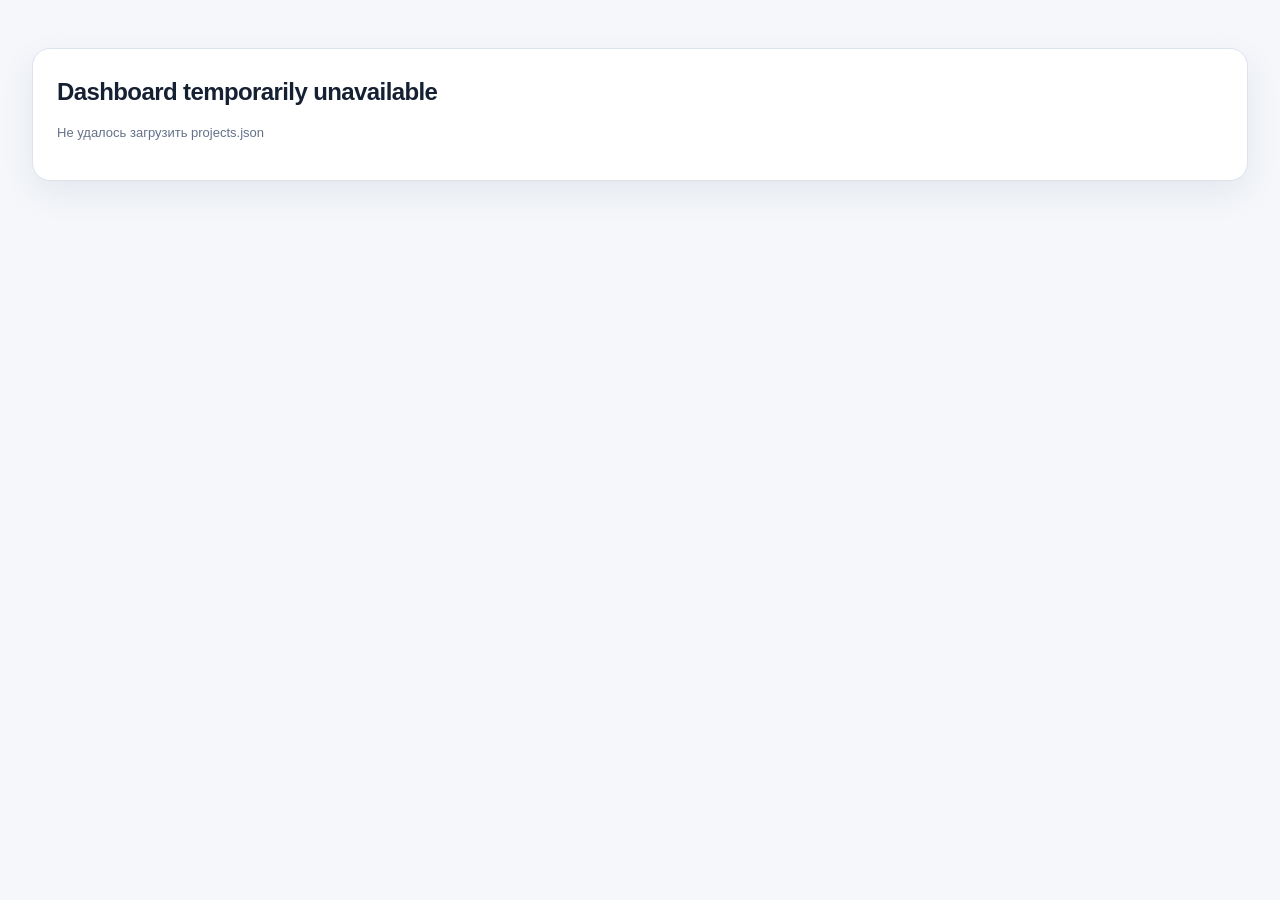
==== portfolio/index.html @ 91680b05 "Add public portfolio dashboard shell" ====
<!doctype html>
<html lang="ru">
<head>
  <meta charset="utf-8" />
  <meta name="viewport" content="width=device-width, initial-scale=1" />
  <meta name="color-scheme" content="light dark" />
  <title>Master Project Map — Portfolio Dashboard</title>
  <meta name="description" content="Публичная карта проектов, идей, общих движков и ближайших приоритетов." />
  <style>
    :root{--bg:#f5f7fb;--surface:#ffffff;--surface-2:#eef2f7;--text:#152033;--muted:#657189;--line:#dce3ed;--accent:#2864dc;--accent-2:#1749a5;--success:#147a55;--warning:#9a6300;--danger:#aa3434;--shadow:0 12px 34px rgba(31,49,81,.08);--radius:18px}
    @media (prefers-color-scheme: dark){:root{--bg:#0d1320;--surface:#141d2c;--surface-2:#1b2638;--text:#ecf2fb;--muted:#a7b3c7;--line:#27364e;--accent:#72a2ff;--accent-2:#a8c5ff;--success:#67d7a9;--warning:#f0bf63;--danger:#ff8d8d;--shadow:0 18px 48px rgba(0,0,0,.22)}}
    *{box-sizing:border-box}html{scroll-behavior:smooth}body{margin:0;background:var(--bg);color:var(--text);font:15px/1.55 Inter,ui-sans-serif,-apple-system,BlinkMacSystemFont,"Segoe UI",sans-serif}a{color:inherit}.wrap{max-width:1260px;margin:0 auto;padding:30px 22px 64px}.hero{display:grid;grid-template-columns:1.5fr .8fr;gap:22px;align-items:stretch;margin-bottom:22px}.hero-main,.hero-side,.panel,.card{background:var(--surface);border:1px solid var(--line);box-shadow:var(--shadow)}.hero-main,.hero-side,.panel{border-radius:var(--radius)}.hero-main{padding:34px}.eyebrow{display:inline-flex;gap:8px;align-items:center;font-size:12px;font-weight:800;letter-spacing:.08em;text-transform:uppercase;color:var(--accent)}h1{font-size:clamp(34px,5vw,62px);line-height:1.02;letter-spacing:-.045em;margin:12px 0 14px}.lead{font-size:17px;color:var(--muted);max-width:760px;margin:0}.hero-side{padding:24px;display:flex;flex-direction:column;justify-content:space-between}.updated{font-size:13px;color:var(--muted)}.updated strong{display:block;color:var(--text);font-size:17px;margin-top:3px}.privacy{margin-top:16px;padding:14px 15px;background:var(--surface-2);border-radius:14px;color:var(--muted);font-size:13px}.privacy strong{color:var(--text)}.kpis{display:grid;grid-template-columns:repeat(5,1fr);gap:12px;margin:22px 0}.kpi{background:var(--surface);border:1px solid var(--line);border-radius:16px;padding:18px}.kpi .v{font-size:30px;font-weight:800;letter-spacing:-.035em}.kpi .l{font-size:12px;color:var(--muted);margin-top:2px}.panel{padding:24px;margin-top:18px}.panel-head{display:flex;align-items:flex-end;justify-content:space-between;gap:16px;margin-bottom:16px}h2{font-size:24px;letter-spacing:-.025em;margin:0}.sub{color:var(--muted);font-size:13px}.focus-grid{display:grid;grid-template-columns:repeat(2,1fr);gap:12px}.focus-item{border:1px solid var(--line);border-radius:14px;padding:15px;background:var(--surface-2)}.focus-top{display:flex;align-items:center;gap:9px;margin-bottom:8px}.rank{display:grid;place-items:center;width:28px;height:28px;border-radius:9px;background:var(--accent);color:white;font-weight:800;font-size:12px}.focus-item b{font-size:14px}.focus-item p{margin:4px 0 0;color:var(--muted);font-size:13px}.controls{display:grid;grid-template-columns:2fr repeat(3,1fr);gap:10px;margin-bottom:16px}input,select{width:100%;border:1px solid var(--line);background:var(--surface-2);color:var(--text);border-radius:12px;padding:11px 12px;font:inherit;outline:none}input:focus,select:focus{border-color:var(--accent)}.cards{display:grid;grid-template-columns:repeat(3,1fr);gap:14px}.card{border-radius:16px;padding:18px;min-height:250px;display:flex;flex-direction:column}.badges{display:flex;gap:7px;flex-wrap:wrap;margin-bottom:12px}.badge{display:inline-flex;align-items:center;border:1px solid var(--line);background:var(--surface-2);border-radius:999px;padding:4px 8px;font-size:10px;font-weight:800;letter-spacing:.035em}.badge.priority{color:var(--accent)}.badge.active{color:var(--success)}.badge.design,.badge.research{color:var(--warning)}.badge.done{color:var(--success)}.badge.paused{color:var(--muted)}.card h3{font-size:18px;line-height:1.25;letter-spacing:-.02em;margin:0 0 8px}.card .goal{color:var(--muted);font-size:13px;margin:0 0 15px}.meta{border-top:1px solid var(--line);padding-top:12px;margin-top:auto}.meta-label{font-size:10px;color:var(--muted);text-transform:uppercase;letter-spacing:.06em;font-weight:800}.meta-value{font-size:12px;margin:3px 0 10px}.engines{display:grid;grid-template-columns:repeat(3,1fr);gap:12px}.engine{padding:16px;border:1px solid var(--line);background:var(--surface-2);border-radius:14px}.engine-head{display:flex;justify-content:space-between;gap:12px;align-items:start}.engine h3{font-size:15px;margin:0}.engine p{font-size:12px;color:var(--muted);margin:8px 0 0}.maturity{font-size:10px;font-weight:800;color:var(--accent)}.empty{text-align:center;color:var(--muted);padding:36px}.footer{margin-top:26px;color:var(--muted);font-size:12px;text-align:center}@media(max-width:1000px){.hero{grid-template-columns:1fr}.kpis{grid-template-columns:repeat(3,1fr)}.cards,.engines{grid-template-columns:repeat(2,1fr)}}@media(max-width:720px){.wrap{padding:18px 14px 48px}.hero-main{padding:24px}.hero-side,.panel{padding:18px}.kpis{grid-template-columns:repeat(2,1fr)}.focus-grid,.cards,.engines{grid-template-columns:1fr}.controls{grid-template-columns:1fr 1fr}.controls input{grid-column:1/-1}h1{font-size:40px}}
  </style>
</head>
<body>
  <main class="wrap">
    <section class="hero"><div class="hero-main"><div class="eyebrow">Master Project Map <span>•</span> Portfolio Dashboard</div><h1>Проекты, идеи и общий технологический контур</h1><p class="lead">Единый обзор инициатив: что активно, что проектируется, где фокус P0/P1 и какие reusable-движки связывают проекты между собой.</p></div><aside class="hero-side"><div class="updated">Последнее обновление<strong id="updatedAt">—</strong></div><div class="privacy"><strong>Public-safe версия.</strong> Профессиональные аудиторские workstreams, юридические кейсы и личные проекты в публичные данные не выгружаются.</div></aside></section>
    <section class="kpis" id="kpis"></section>
    <section class="panel"><div class="panel-head"><div><h2>Фокус ближайших 30 дней</h2><div class="sub">Приоритетные gates и действия из Master Project Map</div></div></div><div class="focus-grid" id="focus"></div></section>
    <section class="panel"><div class="panel-head"><div><h2>Реестр проектов</h2><div class="sub" id="resultCount">—</div></div></div><div class="controls"><input id="search" type="search" placeholder="Поиск по проектам, целям и следующим шагам…" /><select id="portfolio"><option value="">Все портфели</option></select><select id="status"><option value="">Все статусы</option></select><select id="priority"><option value="">Все приоритеты</option></select></div><div class="cards" id="projects"></div></section>
    <section class="panel"><div class="panel-head"><div><h2>Shared Engines</h2><div class="sub">Общие компоненты, которые стоит развивать один раз и переиспользовать</div></div></div><div class="engines" id="engines"></div></section>
    <div class="footer">Master Project Map · данные отделены от представления · обновление страницы происходит после изменения projects.json</div>
  </main>
<script>
const el=s=>document.querySelector(s);let DATA=null;function esc(v=''){return String(v).replace(/[&<>"']/g,c=>({'&':'&amp;','<':'&lt;','>':'&gt;','"':'&quot;',"'":'&#39;'}[c]))}function fmtDate(s){const d=new Date(s);return new Intl.DateTimeFormat('ru-RU',{dateStyle:'medium',timeStyle:'short'}).format(d)}function statusClass(s){s=(s||'').toLowerCase();if(s.includes('active')||s.includes('operating'))return'active';if(s.includes('done'))return'done';if(s.includes('paused'))return'paused';if(s.includes('research'))return'research';return'design'}function fillSelect(id,values){const s=el(id);[...new Set(values)].sort().forEach(v=>{const o=document.createElement('option');o.value=v;o.textContent=v;s.appendChild(o)})}function renderKpis(projects){const active=projects.filter(p=>['ACTIVE','OPERATING'].includes(p.status)).length,p0=projects.filter(p=>p.priority==='P0').length,p1=projects.filter(p=>p.priority==='P1').length,portfolios=new Set(projects.map(p=>p.portfolio)).size;const items=[[projects.length,'публичных инициатив'],[active,'ACTIVE / OPERATING'],[p0,'приоритет P0'],[p1,'приоритет P1'],[portfolios,'портфелей']];el('#kpis').innerHTML=items.map(([v,l])=>`<div class="kpi"><div class="v">${v}</div><div class="l">${l}</div></div>`).join('')}function renderFocus(){el('#focus').innerHTML=DATA.focus30.map(x=>`<article class="focus-item"><div class="focus-top"><span class="rank">${esc(x.rank)}</span><b>${esc(x.stream)}</b><span class="badge priority">${esc(x.priority)}</span></div><p>${esc(x.action)}</p></article>`).join('')}function renderProjects(){const q=el('#search').value.trim().toLowerCase(),pf=el('#portfolio').value,st=el('#status').value,pr=el('#priority').value;const ps=DATA.projects.filter(p=>{const hay=[p.name,p.goal,p.nextStep,p.reuse,p.portfolio,p.stage].join(' ').toLowerCase();return(!q||hay.includes(q))&&(!pf||p.portfolio===pf)&&(!st||p.status===st)&&(!pr||p.priority===pr)}).sort((a,b)=>{const po={P0:0,P1:1,P2:2,P3:3};return(po[a.priority]??9)-(po[b.priority]??9)||a.name.localeCompare(b.name,'ru')});el('#resultCount').textContent=`Показано ${ps.length} из ${DATA.projects.length}`;el('#projects').innerHTML=ps.length?ps.map(p=>`<article class="card"><div class="badges"><span class="badge priority">${esc(p.priority)}</span><span class="badge ${statusClass(p.status)}">${esc(p.status)}</span><span class="badge">${esc(p.stage)}</span></div><h3>${esc(p.name)}</h3><p class="goal">${esc(p.goal)}</p><div class="meta"><div class="meta-label">Портфель</div><div class="meta-value">${esc(p.portfolio)}</div><div class="meta-label">Следующий шаг</div><div class="meta-value">${esc(p.nextStep)}</div><div class="meta-label">Reuse</div><div class="meta-value">${esc(p.reuse||'—')}</div></div></article>`).join(''):`<div class="empty">По выбранным фильтрам проектов нет.</div>`}function renderEngines(){el('#engines').innerHTML=DATA.engines.map(e=>`<article class="engine"><div class="engine-head"><h3>${esc(e.name)}</h3><span class="maturity">${esc(e.maturity)}</span></div><p>${esc(e.contains)}</p><p><b>Следом:</b> ${esc(e.recommendation)}</p></article>`).join('')}async function boot(){const r=await fetch('./projects.json',{cache:'no-store'});if(!r.ok)throw new Error('Не удалось загрузить projects.json');DATA=await r.json();el('#updatedAt').textContent=fmtDate(DATA.updatedAt);renderKpis(DATA.projects);renderFocus();renderEngines();fillSelect('#portfolio',DATA.projects.map(x=>x.portfolio));fillSelect('#status',DATA.projects.map(x=>x.status));fillSelect('#priority',DATA.projects.map(x=>x.priority));['#search','#portfolio','#status','#priority'].forEach(id=>el(id).addEventListener(id==='#search'?'input':'change',renderProjects));renderProjects()}boot().catch(err=>{document.body.innerHTML=`<main class="wrap"><section class="panel"><h2>Dashboard temporarily unavailable</h2><p class="sub">${esc(err.message)}</p></section></main>`});
</script>
</body>
</html>
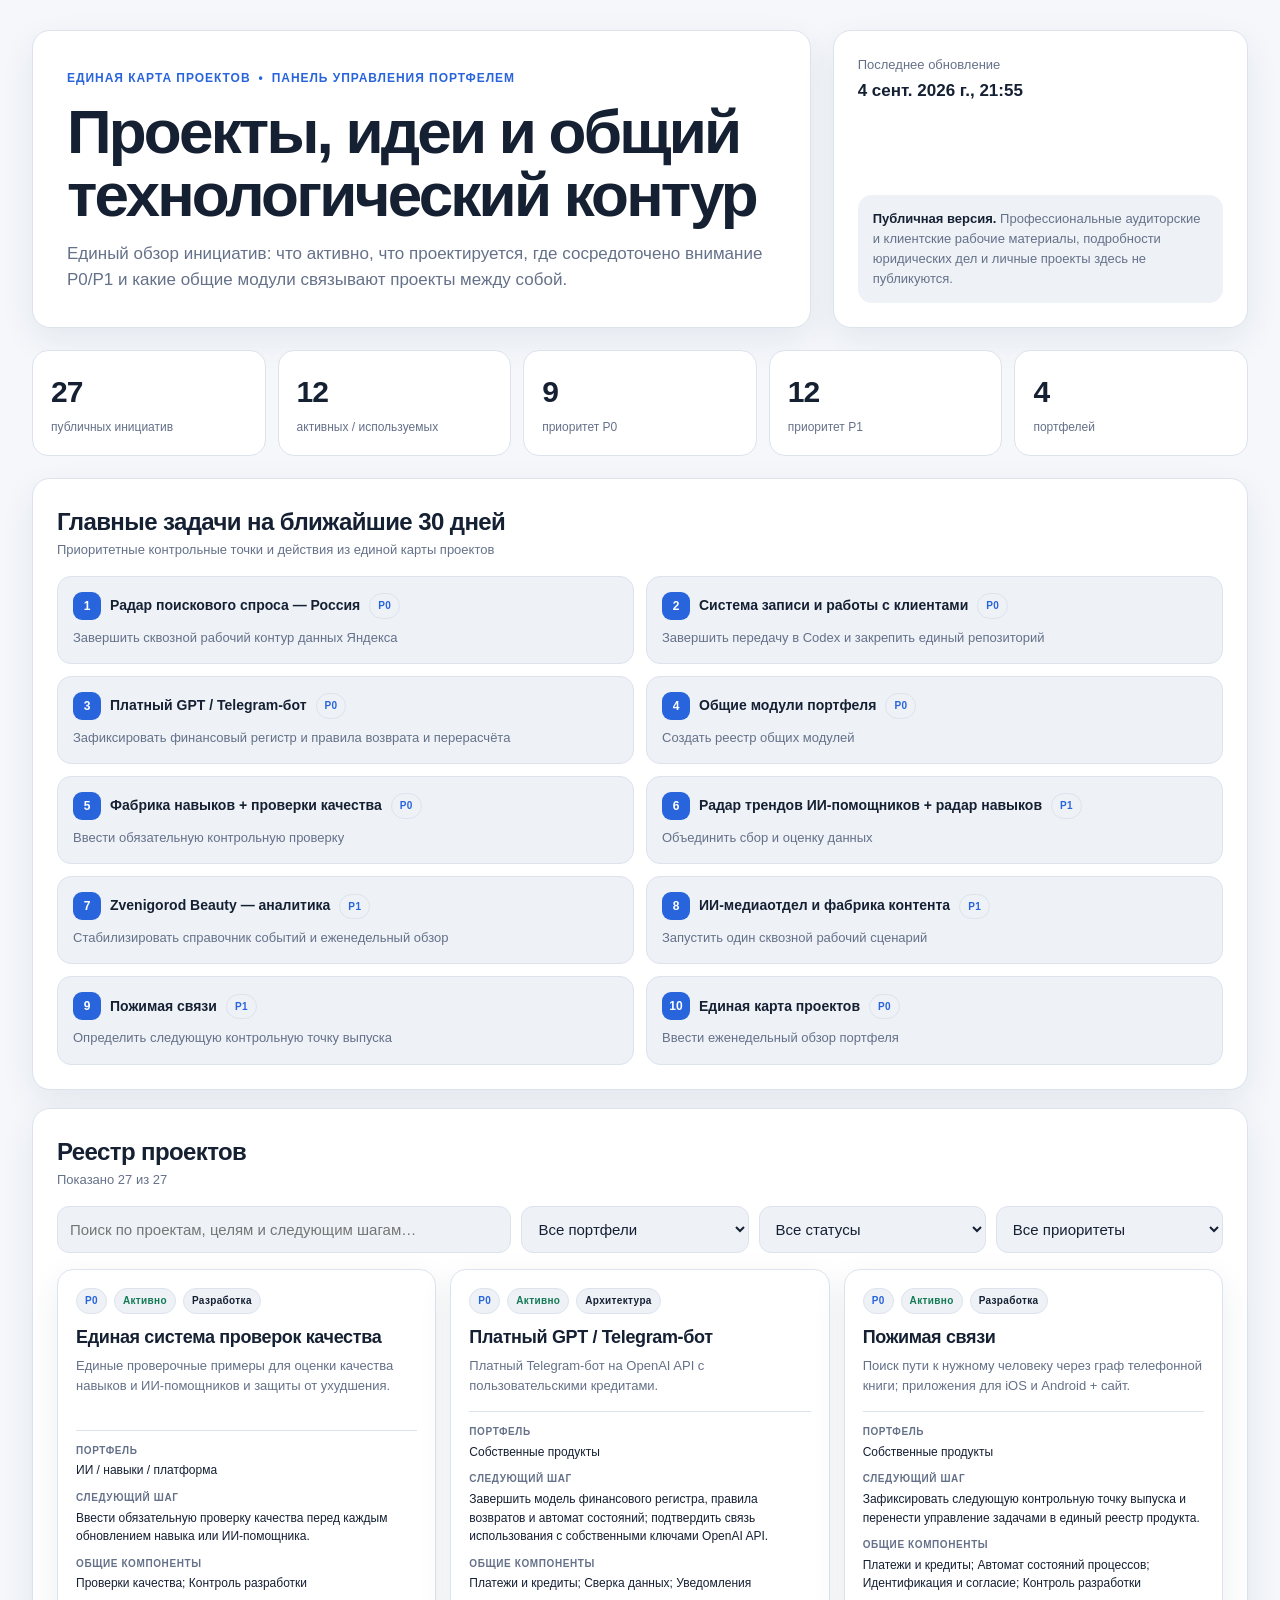
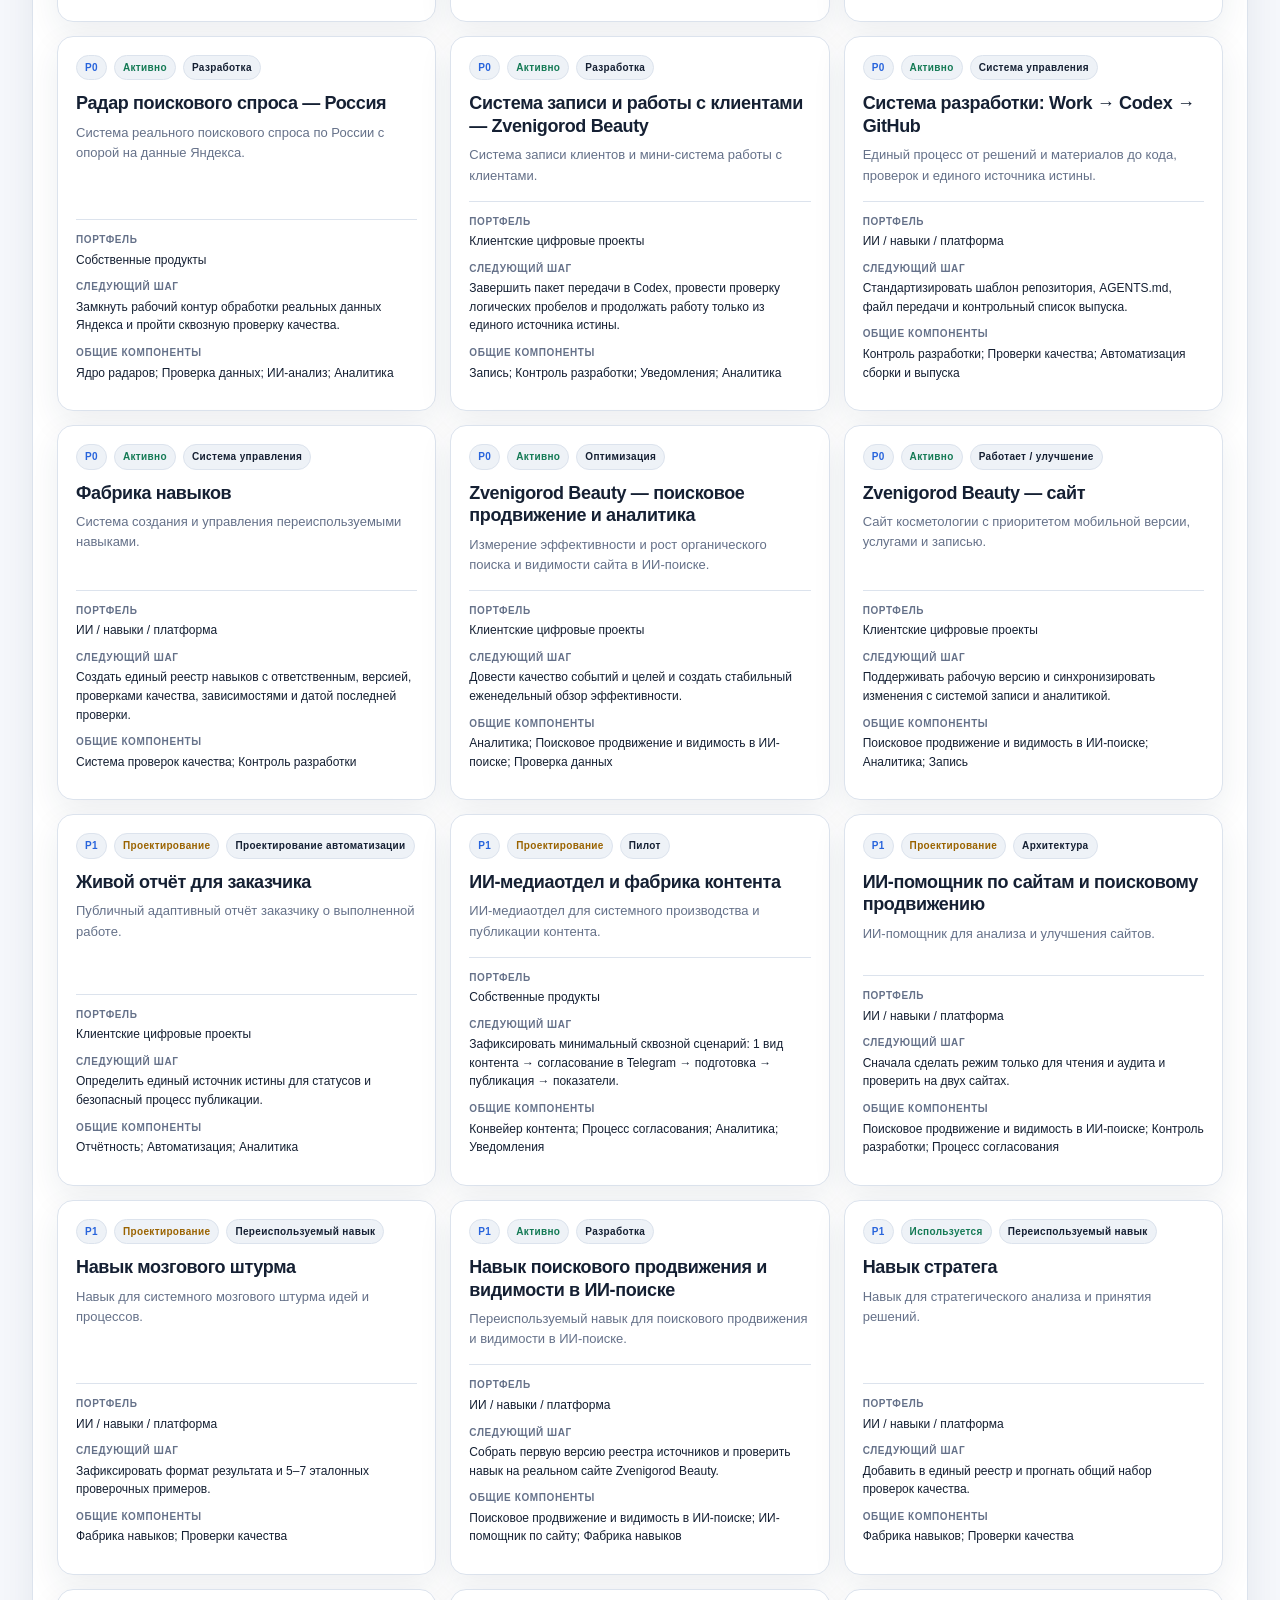
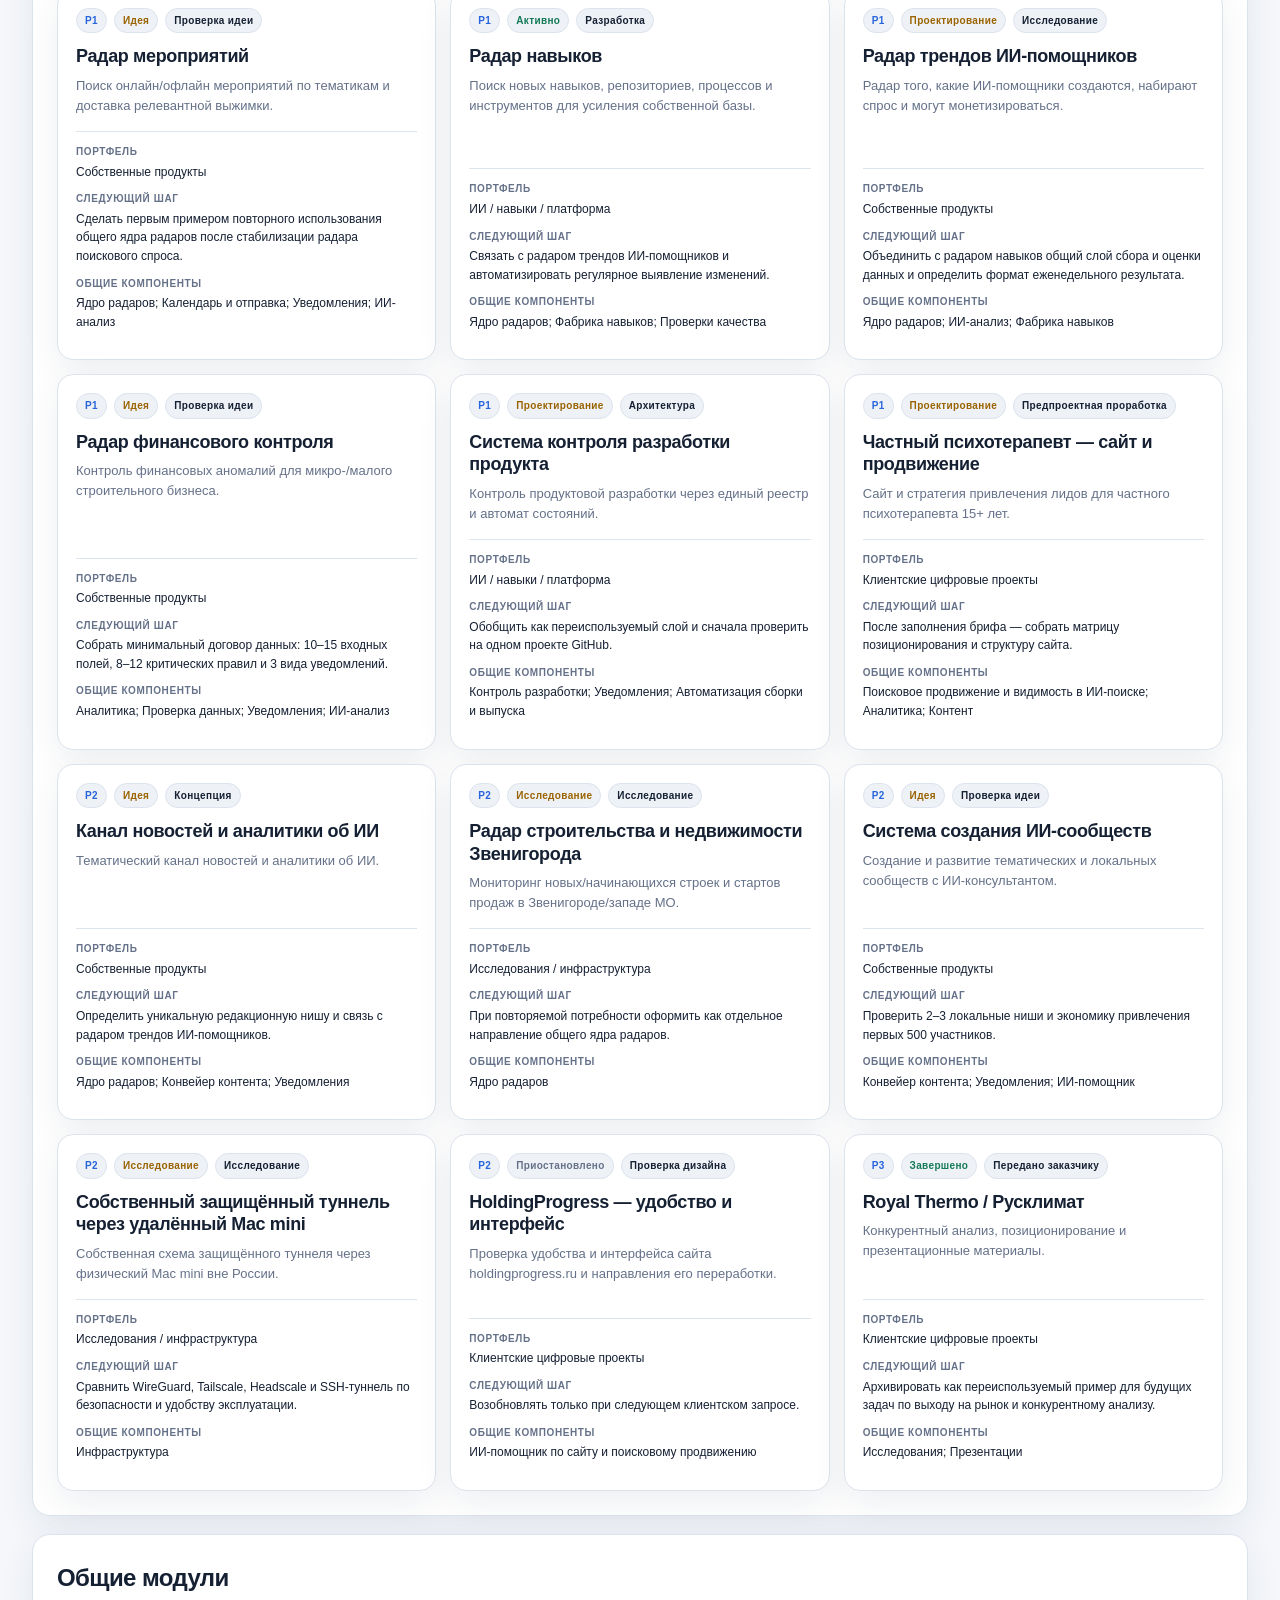
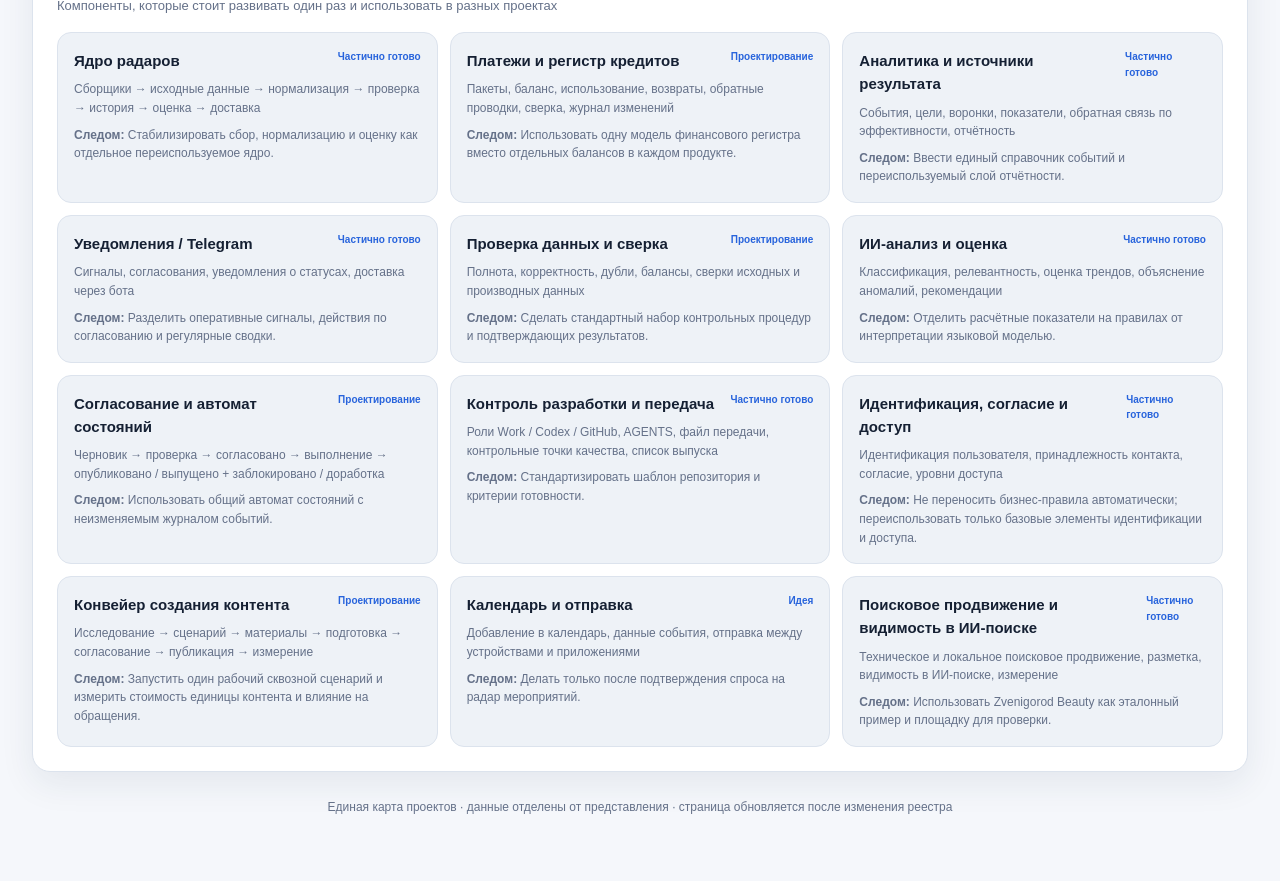
==== commit 3df26b58: "Русифицировать интерфейс панели проектов" ====
--- a/portfolio/index.html
+++ b/portfolio/index.html
@@ -4,25 +4,231 @@
   <meta charset="utf-8" />
   <meta name="viewport" content="width=device-width, initial-scale=1" />
   <meta name="color-scheme" content="light dark" />
-  <title>Master Project Map — Portfolio Dashboard</title>
-  <meta name="description" content="Публичная карта проектов, идей, общих движков и ближайших приоритетов." />
+  <title>Единая карта проектов — Панель управления портфелем</title>
+  <meta name="description" content="Публичная карта проектов, идей, общих модулей и ближайших приоритетов." />
   <style>
-    :root{--bg:#f5f7fb;--surface:#ffffff;--surface-2:#eef2f7;--text:#152033;--muted:#657189;--line:#dce3ed;--accent:#2864dc;--accent-2:#1749a5;--success:#147a55;--warning:#9a6300;--danger:#aa3434;--shadow:0 12px 34px rgba(31,49,81,.08);--radius:18px}
-    @media (prefers-color-scheme: dark){:root{--bg:#0d1320;--surface:#141d2c;--surface-2:#1b2638;--text:#ecf2fb;--muted:#a7b3c7;--line:#27364e;--accent:#72a2ff;--accent-2:#a8c5ff;--success:#67d7a9;--warning:#f0bf63;--danger:#ff8d8d;--shadow:0 18px 48px rgba(0,0,0,.22)}}
-    *{box-sizing:border-box}html{scroll-behavior:smooth}body{margin:0;background:var(--bg);color:var(--text);font:15px/1.55 Inter,ui-sans-serif,-apple-system,BlinkMacSystemFont,"Segoe UI",sans-serif}a{color:inherit}.wrap{max-width:1260px;margin:0 auto;padding:30px 22px 64px}.hero{display:grid;grid-template-columns:1.5fr .8fr;gap:22px;align-items:stretch;margin-bottom:22px}.hero-main,.hero-side,.panel,.card{background:var(--surface);border:1px solid var(--line);box-shadow:var(--shadow)}.hero-main,.hero-side,.panel{border-radius:var(--radius)}.hero-main{padding:34px}.eyebrow{display:inline-flex;gap:8px;align-items:center;font-size:12px;font-weight:800;letter-spacing:.08em;text-transform:uppercase;color:var(--accent)}h1{font-size:clamp(34px,5vw,62px);line-height:1.02;letter-spacing:-.045em;margin:12px 0 14px}.lead{font-size:17px;color:var(--muted);max-width:760px;margin:0}.hero-side{padding:24px;display:flex;flex-direction:column;justify-content:space-between}.updated{font-size:13px;color:var(--muted)}.updated strong{display:block;color:var(--text);font-size:17px;margin-top:3px}.privacy{margin-top:16px;padding:14px 15px;background:var(--surface-2);border-radius:14px;color:var(--muted);font-size:13px}.privacy strong{color:var(--text)}.kpis{display:grid;grid-template-columns:repeat(5,1fr);gap:12px;margin:22px 0}.kpi{background:var(--surface);border:1px solid var(--line);border-radius:16px;padding:18px}.kpi .v{font-size:30px;font-weight:800;letter-spacing:-.035em}.kpi .l{font-size:12px;color:var(--muted);margin-top:2px}.panel{padding:24px;margin-top:18px}.panel-head{display:flex;align-items:flex-end;justify-content:space-between;gap:16px;margin-bottom:16px}h2{font-size:24px;letter-spacing:-.025em;margin:0}.sub{color:var(--muted);font-size:13px}.focus-grid{display:grid;grid-template-columns:repeat(2,1fr);gap:12px}.focus-item{border:1px solid var(--line);border-radius:14px;padding:15px;background:var(--surface-2)}.focus-top{display:flex;align-items:center;gap:9px;margin-bottom:8px}.rank{display:grid;place-items:center;width:28px;height:28px;border-radius:9px;background:var(--accent);color:white;font-weight:800;font-size:12px}.focus-item b{font-size:14px}.focus-item p{margin:4px 0 0;color:var(--muted);font-size:13px}.controls{display:grid;grid-template-columns:2fr repeat(3,1fr);gap:10px;margin-bottom:16px}input,select{width:100%;border:1px solid var(--line);background:var(--surface-2);color:var(--text);border-radius:12px;padding:11px 12px;font:inherit;outline:none}input:focus,select:focus{border-color:var(--accent)}.cards{display:grid;grid-template-columns:repeat(3,1fr);gap:14px}.card{border-radius:16px;padding:18px;min-height:250px;display:flex;flex-direction:column}.badges{display:flex;gap:7px;flex-wrap:wrap;margin-bottom:12px}.badge{display:inline-flex;align-items:center;border:1px solid var(--line);background:var(--surface-2);border-radius:999px;padding:4px 8px;font-size:10px;font-weight:800;letter-spacing:.035em}.badge.priority{color:var(--accent)}.badge.active{color:var(--success)}.badge.design,.badge.research{color:var(--warning)}.badge.done{color:var(--success)}.badge.paused{color:var(--muted)}.card h3{font-size:18px;line-height:1.25;letter-spacing:-.02em;margin:0 0 8px}.card .goal{color:var(--muted);font-size:13px;margin:0 0 15px}.meta{border-top:1px solid var(--line);padding-top:12px;margin-top:auto}.meta-label{font-size:10px;color:var(--muted);text-transform:uppercase;letter-spacing:.06em;font-weight:800}.meta-value{font-size:12px;margin:3px 0 10px}.engines{display:grid;grid-template-columns:repeat(3,1fr);gap:12px}.engine{padding:16px;border:1px solid var(--line);background:var(--surface-2);border-radius:14px}.engine-head{display:flex;justify-content:space-between;gap:12px;align-items:start}.engine h3{font-size:15px;margin:0}.engine p{font-size:12px;color:var(--muted);margin:8px 0 0}.maturity{font-size:10px;font-weight:800;color:var(--accent)}.empty{text-align:center;color:var(--muted);padding:36px}.footer{margin-top:26px;color:var(--muted);font-size:12px;text-align:center}@media(max-width:1000px){.hero{grid-template-columns:1fr}.kpis{grid-template-columns:repeat(3,1fr)}.cards,.engines{grid-template-columns:repeat(2,1fr)}}@media(max-width:720px){.wrap{padding:18px 14px 48px}.hero-main{padding:24px}.hero-side,.panel{padding:18px}.kpis{grid-template-columns:repeat(2,1fr)}.focus-grid,.cards,.engines{grid-template-columns:1fr}.controls{grid-template-columns:1fr 1fr}.controls input{grid-column:1/-1}h1{font-size:40px}}
+    :root{
+      --bg:#f5f7fb; --surface:#ffffff; --surface-2:#eef2f7; --text:#152033; --muted:#657189;
+      --line:#dce3ed; --accent:#2864dc; --accent-2:#1749a5; --success:#147a55; --warning:#9a6300;
+      --danger:#aa3434; --shadow:0 12px 34px rgba(31,49,81,.08); --radius:18px;
+    }
+    @media (prefers-color-scheme: dark){
+      :root{
+        --bg:#0d1320; --surface:#141d2c; --surface-2:#1b2638; --text:#ecf2fb; --muted:#a7b3c7;
+        --line:#27364e; --accent:#72a2ff; --accent-2:#a8c5ff; --success:#67d7a9; --warning:#f0bf63;
+        --danger:#ff8d8d; --shadow:0 18px 48px rgba(0,0,0,.22);
+      }
+    }
+    *{box-sizing:border-box}
+    html{scroll-behavior:smooth}
+    body{margin:0;background:var(--bg);color:var(--text);font:15px/1.55 Inter,ui-sans-serif,-apple-system,BlinkMacSystemFont,"Segoe UI",sans-serif}
+    a{color:inherit}
+    .wrap{max-width:1260px;margin:0 auto;padding:30px 22px 64px}
+    .hero{display:grid;grid-template-columns:1.5fr .8fr;gap:22px;align-items:stretch;margin-bottom:22px}
+    .hero-main,.hero-side,.panel,.card{background:var(--surface);border:1px solid var(--line);box-shadow:var(--shadow)}
+    .hero-main,.hero-side,.panel{border-radius:var(--radius)}
+    .hero-main{padding:34px}
+    .eyebrow{display:inline-flex;gap:8px;align-items:center;font-size:12px;font-weight:800;letter-spacing:.08em;text-transform:uppercase;color:var(--accent)}
+    h1{font-size:clamp(34px,5vw,62px);line-height:1.02;letter-spacing:-.045em;margin:12px 0 14px}
+    .lead{font-size:17px;color:var(--muted);max-width:760px;margin:0}
+    .hero-side{padding:24px;display:flex;flex-direction:column;justify-content:space-between}
+    .updated{font-size:13px;color:var(--muted)}
+    .updated strong{display:block;color:var(--text);font-size:17px;margin-top:3px}
+    .privacy{margin-top:16px;padding:14px 15px;background:var(--surface-2);border-radius:14px;color:var(--muted);font-size:13px}
+    .privacy strong{color:var(--text)}
+    .kpis{display:grid;grid-template-columns:repeat(5,1fr);gap:12px;margin:22px 0}
+    .kpi{background:var(--surface);border:1px solid var(--line);border-radius:16px;padding:18px}
+    .kpi .v{font-size:30px;font-weight:800;letter-spacing:-.035em}
+    .kpi .l{font-size:12px;color:var(--muted);margin-top:2px}
+    .panel{padding:24px;margin-top:18px}
+    .panel-head{display:flex;align-items:flex-end;justify-content:space-between;gap:16px;margin-bottom:16px}
+    h2{font-size:24px;letter-spacing:-.025em;margin:0}
+    .sub{color:var(--muted);font-size:13px}
+    .focus-grid{display:grid;grid-template-columns:repeat(2,1fr);gap:12px}
+    .focus-item{border:1px solid var(--line);border-radius:14px;padding:15px;background:var(--surface-2)}
+    .focus-top{display:flex;align-items:center;gap:9px;margin-bottom:8px}
+    .rank{display:grid;place-items:center;width:28px;height:28px;border-radius:9px;background:var(--accent);color:white;font-weight:800;font-size:12px}
+    .focus-item b{font-size:14px}
+    .focus-item p{margin:4px 0 0;color:var(--muted);font-size:13px}
+    .controls{display:grid;grid-template-columns:2fr repeat(3,1fr);gap:10px;margin-bottom:16px}
+    input,select{width:100%;border:1px solid var(--line);background:var(--surface-2);color:var(--text);border-radius:12px;padding:11px 12px;font:inherit;outline:none}
+    input:focus,select:focus{border-color:var(--accent)}
+    .cards{display:grid;grid-template-columns:repeat(3,1fr);gap:14px}
+    .card{border-radius:16px;padding:18px;min-height:250px;display:flex;flex-direction:column}
+    .badges{display:flex;gap:7px;flex-wrap:wrap;margin-bottom:12px}
+    .badge{display:inline-flex;align-items:center;border:1px solid var(--line);background:var(--surface-2);border-radius:999px;padding:4px 8px;font-size:10px;font-weight:800;letter-spacing:.035em}
+    .badge.priority{color:var(--accent)}
+    .badge.active{color:var(--success)}
+    .badge.design,.badge.research{color:var(--warning)}
+    .badge.done{color:var(--success)}
+    .badge.paused{color:var(--muted)}
+    .card h3{font-size:18px;line-height:1.25;letter-spacing:-.02em;margin:0 0 8px}
+    .card .goal{color:var(--muted);font-size:13px;margin:0 0 15px}
+    .meta{border-top:1px solid var(--line);padding-top:12px;margin-top:auto}
+    .meta-label{font-size:10px;color:var(--muted);text-transform:uppercase;letter-spacing:.06em;font-weight:800}
+    .meta-value{font-size:12px;margin:3px 0 10px}
+    .engines{display:grid;grid-template-columns:repeat(3,1fr);gap:12px}
+    .engine{padding:16px;border:1px solid var(--line);background:var(--surface-2);border-radius:14px}
+    .engine-head{display:flex;justify-content:space-between;gap:12px;align-items:start}
+    .engine h3{font-size:15px;margin:0}
+    .engine p{font-size:12px;color:var(--muted);margin:8px 0 0}
+    .maturity{font-size:10px;font-weight:800;color:var(--accent)}
+    .empty{text-align:center;color:var(--muted);padding:36px}
+    .footer{margin-top:26px;color:var(--muted);font-size:12px;text-align:center}
+    @media(max-width:1000px){
+      .hero{grid-template-columns:1fr}.kpis{grid-template-columns:repeat(3,1fr)}
+      .cards,.engines{grid-template-columns:repeat(2,1fr)}
+    }
+    @media(max-width:720px){
+      .wrap{padding:18px 14px 48px}.hero-main{padding:24px}.hero-side,.panel{padding:18px}
+      .kpis{grid-template-columns:repeat(2,1fr)}.focus-grid,.cards,.engines{grid-template-columns:1fr}
+      .controls{grid-template-columns:1fr 1fr}.controls input{grid-column:1/-1}
+      h1{font-size:40px}
+    }
   </style>
 </head>
 <body>
   <main class="wrap">
-    <section class="hero"><div class="hero-main"><div class="eyebrow">Master Project Map <span>•</span> Portfolio Dashboard</div><h1>Проекты, идеи и общий технологический контур</h1><p class="lead">Единый обзор инициатив: что активно, что проектируется, где фокус P0/P1 и какие reusable-движки связывают проекты между собой.</p></div><aside class="hero-side"><div class="updated">Последнее обновление<strong id="updatedAt">—</strong></div><div class="privacy"><strong>Public-safe версия.</strong> Профессиональные аудиторские workstreams, юридические кейсы и личные проекты в публичные данные не выгружаются.</div></aside></section>
+    <section class="hero">
+      <div class="hero-main">
+        <div class="eyebrow">Единая карта проектов <span>•</span> Панель управления портфелем</div>
+        <h1>Проекты, идеи и общий технологический контур</h1>
+        <p class="lead">Единый обзор инициатив: что активно, что проектируется, где сосредоточено внимание P0/P1 и какие общие модули связывают проекты между собой.</p>
+      </div>
+      <aside class="hero-side">
+        <div class="updated">Последнее обновление<strong id="updatedAt">—</strong></div>
+        <div class="privacy"><strong>Публичная версия.</strong> Профессиональные аудиторские и клиентские рабочие материалы, подробности юридических дел и личные проекты здесь не публикуются.</div>
+      </aside>
+    </section>
+
     <section class="kpis" id="kpis"></section>
-    <section class="panel"><div class="panel-head"><div><h2>Фокус ближайших 30 дней</h2><div class="sub">Приоритетные gates и действия из Master Project Map</div></div></div><div class="focus-grid" id="focus"></div></section>
-    <section class="panel"><div class="panel-head"><div><h2>Реестр проектов</h2><div class="sub" id="resultCount">—</div></div></div><div class="controls"><input id="search" type="search" placeholder="Поиск по проектам, целям и следующим шагам…" /><select id="portfolio"><option value="">Все портфели</option></select><select id="status"><option value="">Все статусы</option></select><select id="priority"><option value="">Все приоритеты</option></select></div><div class="cards" id="projects"></div></section>
-    <section class="panel"><div class="panel-head"><div><h2>Shared Engines</h2><div class="sub">Общие компоненты, которые стоит развивать один раз и переиспользовать</div></div></div><div class="engines" id="engines"></div></section>
-    <div class="footer">Master Project Map · данные отделены от представления · обновление страницы происходит после изменения projects.json</div>
+
+    <section class="panel">
+      <div class="panel-head">
+        <div><h2>Главные задачи на ближайшие 30 дней</h2><div class="sub">Приоритетные контрольные точки и действия из единой карты проектов</div></div>
+      </div>
+      <div class="focus-grid" id="focus"></div>
+    </section>
+
+    <section class="panel">
+      <div class="panel-head">
+        <div><h2>Реестр проектов</h2><div class="sub" id="resultCount">—</div></div>
+      </div>
+      <div class="controls">
+        <input id="search" type="search" placeholder="Поиск по проектам, целям и следующим шагам…" />
+        <select id="portfolio"><option value="">Все портфели</option></select>
+        <select id="status"><option value="">Все статусы</option></select>
+        <select id="priority"><option value="">Все приоритеты</option></select>
+      </div>
+      <div class="cards" id="projects"></div>
+    </section>
+
+    <section class="panel">
+      <div class="panel-head">
+        <div><h2>Общие модули</h2><div class="sub">Компоненты, которые стоит развивать один раз и использовать в разных проектах</div></div>
+      </div>
+      <div class="engines" id="engines"></div>
+    </section>
+
+    <div class="footer">Единая карта проектов · данные отделены от представления · страница обновляется после изменения реестра</div>
   </main>
+
 <script>
-const el=s=>document.querySelector(s);let DATA=null;function esc(v=''){return String(v).replace(/[&<>"']/g,c=>({'&':'&amp;','<':'&lt;','>':'&gt;','"':'&quot;',"'":'&#39;'}[c]))}function fmtDate(s){const d=new Date(s);return new Intl.DateTimeFormat('ru-RU',{dateStyle:'medium',timeStyle:'short'}).format(d)}function statusClass(s){s=(s||'').toLowerCase();if(s.includes('active')||s.includes('operating'))return'active';if(s.includes('done'))return'done';if(s.includes('paused'))return'paused';if(s.includes('research'))return'research';return'design'}function fillSelect(id,values){const s=el(id);[...new Set(values)].sort().forEach(v=>{const o=document.createElement('option');o.value=v;o.textContent=v;s.appendChild(o)})}function renderKpis(projects){const active=projects.filter(p=>['ACTIVE','OPERATING'].includes(p.status)).length,p0=projects.filter(p=>p.priority==='P0').length,p1=projects.filter(p=>p.priority==='P1').length,portfolios=new Set(projects.map(p=>p.portfolio)).size;const items=[[projects.length,'публичных инициатив'],[active,'ACTIVE / OPERATING'],[p0,'приоритет P0'],[p1,'приоритет P1'],[portfolios,'портфелей']];el('#kpis').innerHTML=items.map(([v,l])=>`<div class="kpi"><div class="v">${v}</div><div class="l">${l}</div></div>`).join('')}function renderFocus(){el('#focus').innerHTML=DATA.focus30.map(x=>`<article class="focus-item"><div class="focus-top"><span class="rank">${esc(x.rank)}</span><b>${esc(x.stream)}</b><span class="badge priority">${esc(x.priority)}</span></div><p>${esc(x.action)}</p></article>`).join('')}function renderProjects(){const q=el('#search').value.trim().toLowerCase(),pf=el('#portfolio').value,st=el('#status').value,pr=el('#priority').value;const ps=DATA.projects.filter(p=>{const hay=[p.name,p.goal,p.nextStep,p.reuse,p.portfolio,p.stage].join(' ').toLowerCase();return(!q||hay.includes(q))&&(!pf||p.portfolio===pf)&&(!st||p.status===st)&&(!pr||p.priority===pr)}).sort((a,b)=>{const po={P0:0,P1:1,P2:2,P3:3};return(po[a.priority]??9)-(po[b.priority]??9)||a.name.localeCompare(b.name,'ru')});el('#resultCount').textContent=`Показано ${ps.length} из ${DATA.projects.length}`;el('#projects').innerHTML=ps.length?ps.map(p=>`<article class="card"><div class="badges"><span class="badge priority">${esc(p.priority)}</span><span class="badge ${statusClass(p.status)}">${esc(p.status)}</span><span class="badge">${esc(p.stage)}</span></div><h3>${esc(p.name)}</h3><p class="goal">${esc(p.goal)}</p><div class="meta"><div class="meta-label">Портфель</div><div class="meta-value">${esc(p.portfolio)}</div><div class="meta-label">Следующий шаг</div><div class="meta-value">${esc(p.nextStep)}</div><div class="meta-label">Reuse</div><div class="meta-value">${esc(p.reuse||'—')}</div></div></article>`).join(''):`<div class="empty">По выбранным фильтрам проектов нет.</div>`}function renderEngines(){el('#engines').innerHTML=DATA.engines.map(e=>`<article class="engine"><div class="engine-head"><h3>${esc(e.name)}</h3><span class="maturity">${esc(e.maturity)}</span></div><p>${esc(e.contains)}</p><p><b>Следом:</b> ${esc(e.recommendation)}</p></article>`).join('')}async function boot(){const r=await fetch('./projects.json',{cache:'no-store'});if(!r.ok)throw new Error('Не удалось загрузить projects.json');DATA=await r.json();el('#updatedAt').textContent=fmtDate(DATA.updatedAt);renderKpis(DATA.projects);renderFocus();renderEngines();fillSelect('#portfolio',DATA.projects.map(x=>x.portfolio));fillSelect('#status',DATA.projects.map(x=>x.status));fillSelect('#priority',DATA.projects.map(x=>x.priority));['#search','#portfolio','#status','#priority'].forEach(id=>el(id).addEventListener(id==='#search'?'input':'change',renderProjects));renderProjects()}boot().catch(err=>{document.body.innerHTML=`<main class="wrap"><section class="panel"><h2>Dashboard temporarily unavailable</h2><p class="sub">${esc(err.message)}</p></section></main>`});
+const el = s => document.querySelector(s);
+let DATA = null;
+
+function esc(v=''){
+  return String(v).replace(/[&<>"']/g, c => ({'&':'&amp;','<':'&lt;','>':'&gt;','"':'&quot;',"'":'&#39;'}[c]));
+}
+function fmtDate(s){
+  const d = new Date(s);
+  return new Intl.DateTimeFormat('ru-RU',{dateStyle:'medium',timeStyle:'short'}).format(d);
+}
+function statusClass(s){
+  s = (s||'').toLowerCase();
+  if(s.includes('актив')||s.includes('использ')) return 'active';
+  if(s.includes('заверш')) return 'done';
+  if(s.includes('приостанов')) return 'paused';
+  if(s.includes('исслед')) return 'research';
+  return 'design';
+}
+function fillSelect(id, values){
+  const s = el(id);
+  [...new Set(values)].sort().forEach(v=>{
+    const o=document.createElement('option'); o.value=v; o.textContent=v; s.appendChild(o);
+  });
+}
+function renderKpis(projects){
+  const count = x => projects.filter(p=>p.status===x).length;
+  const active = projects.filter(p=>['Активно','Используется'].includes(p.status)).length;
+  const p0 = projects.filter(p=>p.priority==='P0').length;
+  const p1 = projects.filter(p=>p.priority==='P1').length;
+  const portfolios = new Set(projects.map(p=>p.portfolio)).size;
+  const items = [
+    [projects.length,'публичных инициатив'],
+    [active,'активных / используемых'],
+    [p0,'приоритет P0'],
+    [p1,'приоритет P1'],
+    [portfolios,'портфелей']
+  ];
+  el('#kpis').innerHTML = items.map(([v,l])=>`<div class="kpi"><div class="v">${v}</div><div class="l">${l}</div></div>`).join('');
+}
+function renderFocus(){
+  el('#focus').innerHTML = DATA.focus30.map(x=>`
+    <article class="focus-item">
+      <div class="focus-top"><span class="rank">${esc(x.rank)}</span><b>${esc(x.stream)}</b><span class="badge priority">${esc(x.priority)}</span></div>
+      <p>${esc(x.action)}</p>
+    </article>`).join('');
+}
+function renderProjects(){
+  const q=el('#search').value.trim().toLowerCase();
+  const pf=el('#portfolio').value, st=el('#status').value, pr=el('#priority').value;
+  const ps=DATA.projects.filter(p=>{
+    const hay=[p.name,p.goal,p.nextStep,p.reuse,p.portfolio,p.stage].join(' ').toLowerCase();
+    return (!q||hay.includes(q))&&(!pf||p.portfolio===pf)&&(!st||p.status===st)&&(!pr||p.priority===pr);
+  }).sort((a,b)=>{
+    const po={P0:0,P1:1,P2:2,P3:3}; return (po[a.priority]??9)-(po[b.priority]??9)||a.name.localeCompare(b.name,'ru');
+  });
+  el('#resultCount').textContent=`Показано ${ps.length} из ${DATA.projects.length}`;
+  el('#projects').innerHTML = ps.length ? ps.map(p=>`
+    <article class="card">
+      <div class="badges">
+        <span class="badge priority">${esc(p.priority)}</span>
+        <span class="badge ${statusClass(p.status)}">${esc(p.status)}</span>
+        <span class="badge">${esc(p.stage)}</span>
+      </div>
+      <h3>${esc(p.name)}</h3>
+      <p class="goal">${esc(p.goal)}</p>
+      <div class="meta">
+        <div class="meta-label">Портфель</div><div class="meta-value">${esc(p.portfolio)}</div>
+        <div class="meta-label">Следующий шаг</div><div class="meta-value">${esc(p.nextStep)}</div>
+        <div class="meta-label">Общие компоненты</div><div class="meta-value">${esc(p.reuse||'—')}</div>
+      </div>
+    </article>`).join('') : `<div class="empty">По выбранным фильтрам проектов нет.</div>`;
+}
+function renderEngines(){
+  el('#engines').innerHTML = DATA.engines.map(e=>`
+    <article class="engine">
+      <div class="engine-head"><h3>${esc(e.name)}</h3><span class="maturity">${esc(e.maturity)}</span></div>
+      <p>${esc(e.contains)}</p>
+      <p><b>Следом:</b> ${esc(e.recommendation)}</p>
+    </article>`).join('');
+}
+async function boot(){
+  const r=await fetch('./projects.json',{cache:'no-store'});
+  if(!r.ok) throw new Error('Не удалось загрузить данные реестра');
+  DATA=await r.json();
+  el('#updatedAt').textContent=fmtDate(DATA.updatedAt);
+  renderKpis(DATA.projects); renderFocus(); renderEngines();
+  fillSelect('#portfolio',DATA.projects.map(x=>x.portfolio));
+  fillSelect('#status',DATA.projects.map(x=>x.status));
+  fillSelect('#priority',DATA.projects.map(x=>x.priority));
+  ['#search','#portfolio','#status','#priority'].forEach(id=>el(id).addEventListener(id==='#search'?'input':'change',renderProjects));
+  renderProjects();
+}
+boot().catch(err=>{
+  document.body.innerHTML=`<main class="wrap"><section class="panel"><h2>Панель временно недоступна</h2><p class="sub">${esc(err.message)}</p></section></main>`;
+});
 </script>
 </body>
 </html>
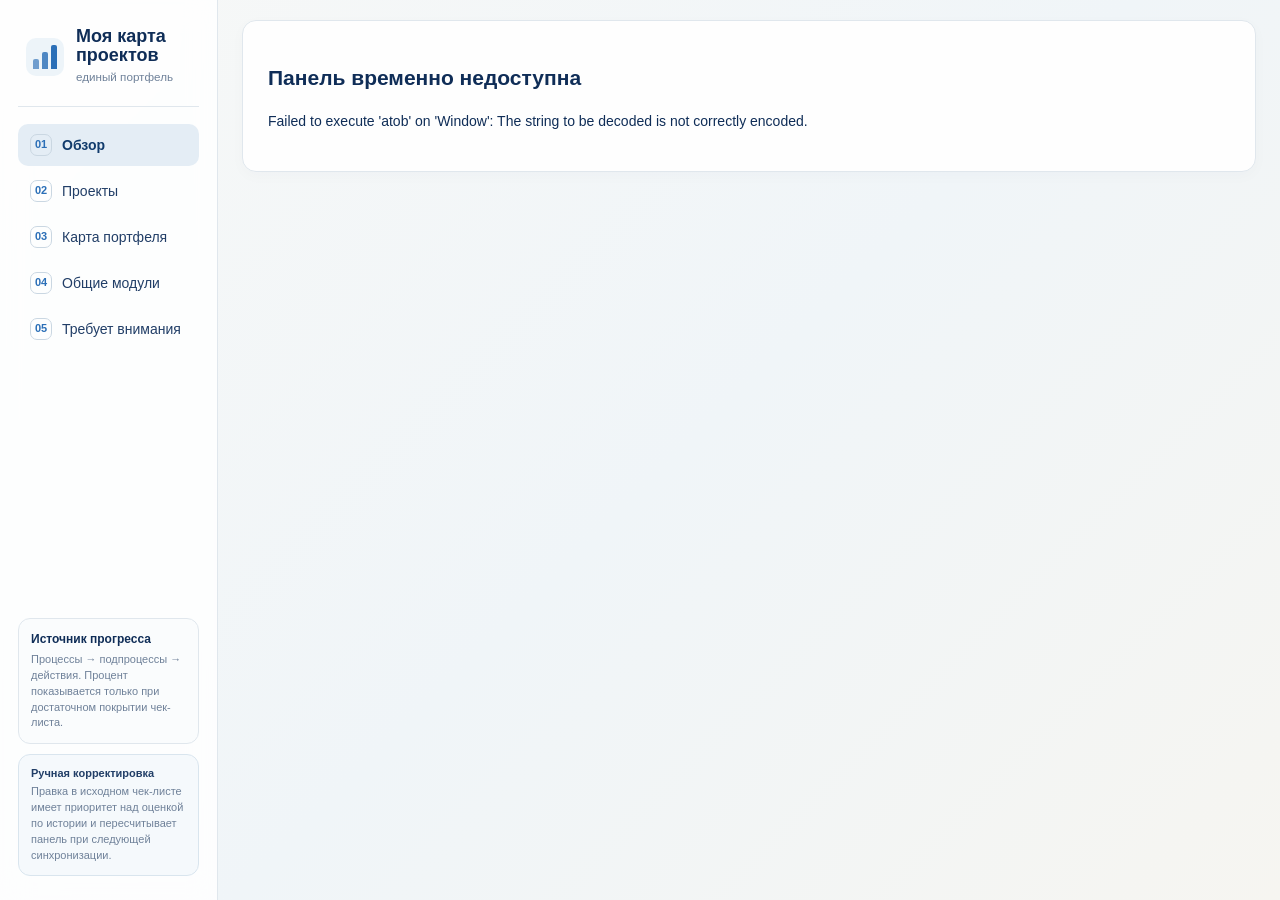
==== commit 53fc81c4: "Интегрировать процессный чек-лист в панель портфеля" ====
--- a/portfolio/index.html
+++ b/portfolio/index.html
@@ -1,234 +1,105 @@
 <!doctype html>
 <html lang="ru">
 <head>
-  <meta charset="utf-8" />
-  <meta name="viewport" content="width=device-width, initial-scale=1" />
-  <meta name="color-scheme" content="light dark" />
-  <title>Единая карта проектов — Панель управления портфелем</title>
-  <meta name="description" content="Публичная карта проектов, идей, общих модулей и ближайших приоритетов." />
-  <style>
-    :root{
-      --bg:#f5f7fb; --surface:#ffffff; --surface-2:#eef2f7; --text:#152033; --muted:#657189;
-      --line:#dce3ed; --accent:#2864dc; --accent-2:#1749a5; --success:#147a55; --warning:#9a6300;
-      --danger:#aa3434; --shadow:0 12px 34px rgba(31,49,81,.08); --radius:18px;
-    }
-    @media (prefers-color-scheme: dark){
-      :root{
-        --bg:#0d1320; --surface:#141d2c; --surface-2:#1b2638; --text:#ecf2fb; --muted:#a7b3c7;
-        --line:#27364e; --accent:#72a2ff; --accent-2:#a8c5ff; --success:#67d7a9; --warning:#f0bf63;
-        --danger:#ff8d8d; --shadow:0 18px 48px rgba(0,0,0,.22);
-      }
-    }
-    *{box-sizing:border-box}
-    html{scroll-behavior:smooth}
-    body{margin:0;background:var(--bg);color:var(--text);font:15px/1.55 Inter,ui-sans-serif,-apple-system,BlinkMacSystemFont,"Segoe UI",sans-serif}
-    a{color:inherit}
-    .wrap{max-width:1260px;margin:0 auto;padding:30px 22px 64px}
-    .hero{display:grid;grid-template-columns:1.5fr .8fr;gap:22px;align-items:stretch;margin-bottom:22px}
-    .hero-main,.hero-side,.panel,.card{background:var(--surface);border:1px solid var(--line);box-shadow:var(--shadow)}
-    .hero-main,.hero-side,.panel{border-radius:var(--radius)}
-    .hero-main{padding:34px}
-    .eyebrow{display:inline-flex;gap:8px;align-items:center;font-size:12px;font-weight:800;letter-spacing:.08em;text-transform:uppercase;color:var(--accent)}
-    h1{font-size:clamp(34px,5vw,62px);line-height:1.02;letter-spacing:-.045em;margin:12px 0 14px}
-    .lead{font-size:17px;color:var(--muted);max-width:760px;margin:0}
-    .hero-side{padding:24px;display:flex;flex-direction:column;justify-content:space-between}
-    .updated{font-size:13px;color:var(--muted)}
-    .updated strong{display:block;color:var(--text);font-size:17px;margin-top:3px}
-    .privacy{margin-top:16px;padding:14px 15px;background:var(--surface-2);border-radius:14px;color:var(--muted);font-size:13px}
-    .privacy strong{color:var(--text)}
-    .kpis{display:grid;grid-template-columns:repeat(5,1fr);gap:12px;margin:22px 0}
-    .kpi{background:var(--surface);border:1px solid var(--line);border-radius:16px;padding:18px}
-    .kpi .v{font-size:30px;font-weight:800;letter-spacing:-.035em}
-    .kpi .l{font-size:12px;color:var(--muted);margin-top:2px}
-    .panel{padding:24px;margin-top:18px}
-    .panel-head{display:flex;align-items:flex-end;justify-content:space-between;gap:16px;margin-bottom:16px}
-    h2{font-size:24px;letter-spacing:-.025em;margin:0}
-    .sub{color:var(--muted);font-size:13px}
-    .focus-grid{display:grid;grid-template-columns:repeat(2,1fr);gap:12px}
-    .focus-item{border:1px solid var(--line);border-radius:14px;padding:15px;background:var(--surface-2)}
-    .focus-top{display:flex;align-items:center;gap:9px;margin-bottom:8px}
-    .rank{display:grid;place-items:center;width:28px;height:28px;border-radius:9px;background:var(--accent);color:white;font-weight:800;font-size:12px}
-    .focus-item b{font-size:14px}
-    .focus-item p{margin:4px 0 0;color:var(--muted);font-size:13px}
-    .controls{display:grid;grid-template-columns:2fr repeat(3,1fr);gap:10px;margin-bottom:16px}
-    input,select{width:100%;border:1px solid var(--line);background:var(--surface-2);color:var(--text);border-radius:12px;padding:11px 12px;font:inherit;outline:none}
-    input:focus,select:focus{border-color:var(--accent)}
-    .cards{display:grid;grid-template-columns:repeat(3,1fr);gap:14px}
-    .card{border-radius:16px;padding:18px;min-height:250px;display:flex;flex-direction:column}
-    .badges{display:flex;gap:7px;flex-wrap:wrap;margin-bottom:12px}
-    .badge{display:inline-flex;align-items:center;border:1px solid var(--line);background:var(--surface-2);border-radius:999px;padding:4px 8px;font-size:10px;font-weight:800;letter-spacing:.035em}
-    .badge.priority{color:var(--accent)}
-    .badge.active{color:var(--success)}
-    .badge.design,.badge.research{color:var(--warning)}
-    .badge.done{color:var(--success)}
-    .badge.paused{color:var(--muted)}
-    .card h3{font-size:18px;line-height:1.25;letter-spacing:-.02em;margin:0 0 8px}
-    .card .goal{color:var(--muted);font-size:13px;margin:0 0 15px}
-    .meta{border-top:1px solid var(--line);padding-top:12px;margin-top:auto}
-    .meta-label{font-size:10px;color:var(--muted);text-transform:uppercase;letter-spacing:.06em;font-weight:800}
-    .meta-value{font-size:12px;margin:3px 0 10px}
-    .engines{display:grid;grid-template-columns:repeat(3,1fr);gap:12px}
-    .engine{padding:16px;border:1px solid var(--line);background:var(--surface-2);border-radius:14px}
-    .engine-head{display:flex;justify-content:space-between;gap:12px;align-items:start}
-    .engine h3{font-size:15px;margin:0}
-    .engine p{font-size:12px;color:var(--muted);margin:8px 0 0}
-    .maturity{font-size:10px;font-weight:800;color:var(--accent)}
-    .empty{text-align:center;color:var(--muted);padding:36px}
-    .footer{margin-top:26px;color:var(--muted);font-size:12px;text-align:center}
-    @media(max-width:1000px){
-      .hero{grid-template-columns:1fr}.kpis{grid-template-columns:repeat(3,1fr)}
-      .cards,.engines{grid-template-columns:repeat(2,1fr)}
-    }
-    @media(max-width:720px){
-      .wrap{padding:18px 14px 48px}.hero-main{padding:24px}.hero-side,.panel{padding:18px}
-      .kpis{grid-template-columns:repeat(2,1fr)}.focus-grid,.cards,.engines{grid-template-columns:1fr}
-      .controls{grid-template-columns:1fr 1fr}.controls input{grid-column:1/-1}
-      h1{font-size:40px}
-    }
-  </style>
+<meta charset="utf-8">
+<meta name="viewport" content="width=device-width,initial-scale=1">
+<meta name="color-scheme" content="light">
+<title>Карта проектов — портфель</title>
+<meta name="description" content="Живая карта проектов с прогрессом по процессному чек-листу.">
+<link rel="stylesheet" href="./style.css">
 </head>
 <body>
-  <main class="wrap">
-    <section class="hero">
-      <div class="hero-main">
-        <div class="eyebrow">Единая карта проектов <span>•</span> Панель управления портфелем</div>
-        <h1>Проекты, идеи и общий технологический контур</h1>
-        <p class="lead">Единый обзор инициатив: что активно, что проектируется, где сосредоточено внимание P0/P1 и какие общие модули связывают проекты между собой.</p>
+<div class="app">
+<aside class="sidebar">
+  <div class="brand"><div class="brand-mark"><i></i><i></i><i></i></div><div><strong>Моя карта<br>проектов</strong><small>единый портфель</small></div></div>
+  <nav class="nav">
+    <a href="#overview" class="active"><span class="icon">01</span>Обзор</a>
+    <a href="#registry"><span class="icon">02</span>Проекты</a>
+    <a href="#map"><span class="icon">03</span>Карта портфеля</a>
+    <a href="#engines"><span class="icon">04</span>Общие модули</a>
+    <a href="#attention"><span class="icon">05</span>Требует внимания</a>
+  </nav>
+  <div class="sidebar-spacer"></div>
+  <div class="source-card"><b>Источник прогресса</b>Процессы → подпроцессы → действия. Процент показывается только при достаточном покрытии чек-листа.</div>
+  <div class="manual"><strong>Ручная корректировка</strong>Правка в исходном чек-листе имеет приоритет над оценкой по истории и пересчитывает панель при следующей синхронизации.</div>
+</aside>
+
+<main class="main" id="overview">
+  <header class="topbar">
+    <div class="title"><h1>Портфель проектов</h1><p>Единая система управления идеями, продуктами и задачами</p></div>
+    <div class="search"><input id="globalSearch" type="search" placeholder="Поиск по проектам, процессам и действиям…"><span>⌕</span></div>
+    <div class="top-note">Прогресс не зависит от дат и рассчитывается только по состоянию обязательных действий.</div>
+  </header>
+
+  <section class="metrics" id="metrics"></section>
+
+  <section class="grid-main">
+    <article class="card map-card" id="map">
+      <div class="card-head"><div><h2>Карта портфеля</h2><p>Структура публичной части портфеля</p></div><button class="linkbtn" id="mapHint">по портфелям</button></div>
+      <div class="portfolio-map" id="portfolioMap"><div class="map-center">Единая<br>экосистема</div></div>
+    </article>
+    <article class="card">
+      <div class="card-head"><div><h2>Мои приоритеты (P0)</h2><p>Фактический прогресс по чек-листу</p></div><button class="linkbtn" data-filter-priority="P0">все P0 →</button></div>
+      <div class="priorities" id="priorities"></div>
+    </article>
+    <article class="card">
+      <div class="card-head"><div><h2>Следующие действия</h2><p>Первое незавершённое действие каждого P0</p></div></div>
+      <div class="next-list" id="nextActions"></div>
+    </article>
+  </section>
+
+  <section class="second-row">
+    <article class="card">
+      <div class="card-head"><div><h2>Мои проекты</h2><p>Приоритетные проекты и качество оценки</p></div><button class="linkbtn" id="openRegistry">открыть все →</button></div>
+      <div class="projects-table" id="favorites"></div>
+    </article>
+    <article class="card">
+      <div class="card-head"><div><h2>Состояние портфеля</h2><p>Распределение по текущему состоянию, без временной шкалы</p></div></div>
+      <div class="state-bars" id="stateBars"></div>
+    </article>
+    <article class="card" id="engines">
+      <div class="card-head"><div><h2>Общие модули</h2><p>Компоненты для повторного использования</p></div><button class="linkbtn" id="toggleEngines">все →</button></div>
+      <div class="engines" id="engineGrid"></div>
+    </article>
+  </section>
+
+  <section class="second-row" id="attention">
+    <article class="card" style="grid-column:1/3">
+      <div class="card-head"><div><h2>Требует внимания</h2><p>Недостаточное покрытие, блокировки и неподтверждённые участки</p></div></div>
+      <div class="attention-list" id="attentionList"></div>
+    </article>
+    <article class="card">
+      <div class="card-head"><div><h2>Правила расчёта</h2><p>Прозрачная методика прогресса</p></div></div>
+      <div style="padding:0 14px 14px">
+        <div class="rulebox"><strong>Выполнено</strong> = 100% · <strong>В работе</strong> = 50% · <strong>Не начато / заблокировано</strong> = 0% · «Не применимо» исключается.</div>
+        <div class="rulebox"><strong>Порог покрытия — 80%.</strong> Если подтверждено меньше, итоговый процент проекта не показывается, даже если по подтверждённым действиям расчёт возможен.</div>
+        <div class="rulebox"><strong>Ручная корректировка</strong> всегда выше автоматической оценки и сохраняется как отдельный факт.</div>
       </div>
-      <aside class="hero-side">
-        <div class="updated">Последнее обновление<strong id="updatedAt">—</strong></div>
-        <div class="privacy"><strong>Публичная версия.</strong> Профессиональные аудиторские и клиентские рабочие материалы, подробности юридических дел и личные проекты здесь не публикуются.</div>
-      </aside>
-    </section>
+    </article>
+  </section>
 
-    <section class="kpis" id="kpis"></section>
-
-    <section class="panel">
-      <div class="panel-head">
-        <div><h2>Главные задачи на ближайшие 30 дней</h2><div class="sub">Приоритетные контрольные точки и действия из единой карты проектов</div></div>
+  <section class="card full-width" id="registry">
+    <div class="registry-head"><h2>Реестр проектов</h2>
+      <div class="filters">
+        <select id="portfolioFilter"><option value="">Все портфели</option></select>
+        <select id="statusFilter"><option value="">Все состояния</option></select>
+        <select id="priorityFilter"><option value="">Все приоритеты</option></select>
+        <select id="qualityFilter"><option value="">Любое качество данных</option><option>Достаточно данных</option><option>Недостаточно данных</option></select>
       </div>
-      <div class="focus-grid" id="focus"></div>
-    </section>
-
-    <section class="panel">
-      <div class="panel-head">
-        <div><h2>Реестр проектов</h2><div class="sub" id="resultCount">—</div></div>
-      </div>
-      <div class="controls">
-        <input id="search" type="search" placeholder="Поиск по проектам, целям и следующим шагам…" />
-        <select id="portfolio"><option value="">Все портфели</option></select>
-        <select id="status"><option value="">Все статусы</option></select>
-        <select id="priority"><option value="">Все приоритеты</option></select>
-      </div>
-      <div class="cards" id="projects"></div>
-    </section>
-
-    <section class="panel">
-      <div class="panel-head">
-        <div><h2>Общие модули</h2><div class="sub">Компоненты, которые стоит развивать один раз и использовать в разных проектах</div></div>
-      </div>
-      <div class="engines" id="engines"></div>
-    </section>
-
-    <div class="footer">Единая карта проектов · данные отделены от представления · страница обновляется после изменения реестра</div>
-  </main>
-
-<script>
-const el = s => document.querySelector(s);
-let DATA = null;
-
-function esc(v=''){
-  return String(v).replace(/[&<>"']/g, c => ({'&':'&amp;','<':'&lt;','>':'&gt;','"':'&quot;',"'":'&#39;'}[c]));
-}
-function fmtDate(s){
-  const d = new Date(s);
-  return new Intl.DateTimeFormat('ru-RU',{dateStyle:'medium',timeStyle:'short'}).format(d);
-}
-function statusClass(s){
-  s = (s||'').toLowerCase();
-  if(s.includes('актив')||s.includes('использ')) return 'active';
-  if(s.includes('заверш')) return 'done';
-  if(s.includes('приостанов')) return 'paused';
-  if(s.includes('исслед')) return 'research';
-  return 'design';
-}
-function fillSelect(id, values){
-  const s = el(id);
-  [...new Set(values)].sort().forEach(v=>{
-    const o=document.createElement('option'); o.value=v; o.textContent=v; s.appendChild(o);
-  });
-}
-function renderKpis(projects){
-  const count = x => projects.filter(p=>p.status===x).length;
-  const active = projects.filter(p=>['Активно','Используется'].includes(p.status)).length;
-  const p0 = projects.filter(p=>p.priority==='P0').length;
-  const p1 = projects.filter(p=>p.priority==='P1').length;
-  const portfolios = new Set(projects.map(p=>p.portfolio)).size;
-  const items = [
-    [projects.length,'публичных инициатив'],
-    [active,'активных / используемых'],
-    [p0,'приоритет P0'],
-    [p1,'приоритет P1'],
-    [portfolios,'портфелей']
-  ];
-  el('#kpis').innerHTML = items.map(([v,l])=>`<div class="kpi"><div class="v">${v}</div><div class="l">${l}</div></div>`).join('');
-}
-function renderFocus(){
-  el('#focus').innerHTML = DATA.focus30.map(x=>`
-    <article class="focus-item">
-      <div class="focus-top"><span class="rank">${esc(x.rank)}</span><b>${esc(x.stream)}</b><span class="badge priority">${esc(x.priority)}</span></div>
-      <p>${esc(x.action)}</p>
-    </article>`).join('');
-}
-function renderProjects(){
-  const q=el('#search').value.trim().toLowerCase();
-  const pf=el('#portfolio').value, st=el('#status').value, pr=el('#priority').value;
-  const ps=DATA.projects.filter(p=>{
-    const hay=[p.name,p.goal,p.nextStep,p.reuse,p.portfolio,p.stage].join(' ').toLowerCase();
-    return (!q||hay.includes(q))&&(!pf||p.portfolio===pf)&&(!st||p.status===st)&&(!pr||p.priority===pr);
-  }).sort((a,b)=>{
-    const po={P0:0,P1:1,P2:2,P3:3}; return (po[a.priority]??9)-(po[b.priority]??9)||a.name.localeCompare(b.name,'ru');
-  });
-  el('#resultCount').textContent=`Показано ${ps.length} из ${DATA.projects.length}`;
-  el('#projects').innerHTML = ps.length ? ps.map(p=>`
-    <article class="card">
-      <div class="badges">
-        <span class="badge priority">${esc(p.priority)}</span>
-        <span class="badge ${statusClass(p.status)}">${esc(p.status)}</span>
-        <span class="badge">${esc(p.stage)}</span>
-      </div>
-      <h3>${esc(p.name)}</h3>
-      <p class="goal">${esc(p.goal)}</p>
-      <div class="meta">
-        <div class="meta-label">Портфель</div><div class="meta-value">${esc(p.portfolio)}</div>
-        <div class="meta-label">Следующий шаг</div><div class="meta-value">${esc(p.nextStep)}</div>
-        <div class="meta-label">Общие компоненты</div><div class="meta-value">${esc(p.reuse||'—')}</div>
-      </div>
-    </article>`).join('') : `<div class="empty">По выбранным фильтрам проектов нет.</div>`;
-}
-function renderEngines(){
-  el('#engines').innerHTML = DATA.engines.map(e=>`
-    <article class="engine">
-      <div class="engine-head"><h3>${esc(e.name)}</h3><span class="maturity">${esc(e.maturity)}</span></div>
-      <p>${esc(e.contains)}</p>
-      <p><b>Следом:</b> ${esc(e.recommendation)}</p>
-    </article>`).join('');
-}
-async function boot(){
-  const r=await fetch('./projects.json',{cache:'no-store'});
-  if(!r.ok) throw new Error('Не удалось загрузить данные реестра');
-  DATA=await r.json();
-  el('#updatedAt').textContent=fmtDate(DATA.updatedAt);
-  renderKpis(DATA.projects); renderFocus(); renderEngines();
-  fillSelect('#portfolio',DATA.projects.map(x=>x.portfolio));
-  fillSelect('#status',DATA.projects.map(x=>x.status));
-  fillSelect('#priority',DATA.projects.map(x=>x.priority));
-  ['#search','#portfolio','#status','#priority'].forEach(id=>el(id).addEventListener(id==='#search'?'input':'change',renderProjects));
-  renderProjects();
-}
-boot().catch(err=>{
-  document.body.innerHTML=`<main class="wrap"><section class="panel"><h2>Панель временно недоступна</h2><p class="sub">${esc(err.message)}</p></section></main>`;
-});
-</script>
+    </div>
+    <div class="count" id="registryCount"></div>
+    <div class="registry" id="projectRegistry"></div>
+  </section>
+  <div class="footer">Публичная версия скрывает профессиональные аудиторские направления, юридический кейс и личные проекты. Полный реестр содержит 34 проекта.</div>
+</main>
+</div>
+<div class="drawer" id="drawer">
+  <div class="drawer-back" id="drawerBack"></div>
+  <aside class="drawer-panel" id="drawerPanel">
+    <button class="drawer-close" id="drawerClose">×</button>
+    <div id="drawerContent"></div>
+  </aside>
+</div>
+<script src="./app.js" defer></script>
 </body>
 </html>
--- a/portfolio/style.css
+++ b/portfolio/style.css
@@ -0,0 +1,78 @@
+:root{
+  --bg:#f3f6f8;--paper:#fff;--ink:#0f2d57;--ink2:#213e67;--muted:#6f8199;
+  --line:#e0e7ed;--line2:#edf1f4;--blue:#2b6fb7;--blue2:#6e9bc7;--blue3:#dceaf6;
+  --teal:#4d948d;--teal2:#d9ece9;--green:#2d8b64;--green2:#e2f1e9;
+  --amber:#bd8742;--amber2:#f6ecdc;--red:#ae5f5d;--red2:#f5e8e7;--gray:#8998a9;
+  --shadow:0 10px 28px rgba(25,45,72,.06);--r:14px;--r2:11px;
+}
+*{box-sizing:border-box}
+html{scroll-behavior:smooth}
+body{margin:0;background:linear-gradient(135deg,#f7f8f7 0%,#f0f5f8 52%,#f6f5f1 100%);color:var(--ink);font:14px/1.45 Inter,-apple-system,BlinkMacSystemFont,"Segoe UI",Arial,sans-serif}
+button,input,select{font:inherit}
+button{cursor:pointer}
+.app{min-height:100vh;display:grid;grid-template-columns:218px minmax(0,1fr)}
+.sidebar{position:sticky;top:0;height:100vh;padding:24px 18px;border-right:1px solid var(--line);background:rgba(255,255,255,.82);backdrop-filter:blur(14px);display:flex;flex-direction:column;z-index:4}
+.brand{display:flex;gap:12px;align-items:center;padding:3px 8px 20px;border-bottom:1px solid var(--line)}
+.brand-mark{width:38px;height:38px;display:grid;grid-template-columns:repeat(3,1fr);gap:3px;align-items:end;padding:7px;background:#edf4f9;border-radius:10px}
+.brand-mark i{display:block;background:var(--blue);border-radius:2px 2px 0 0}.brand-mark i:nth-child(1){height:42%;opacity:.65}.brand-mark i:nth-child(2){height:68%;opacity:.82}.brand-mark i:nth-child(3){height:100%}
+.brand strong{display:block;font-size:18px;line-height:1.08}.brand small{color:var(--muted)}
+.nav{display:grid;gap:4px;margin:17px 0}
+.nav a{display:flex;align-items:center;gap:10px;text-decoration:none;color:var(--ink2);padding:10px 12px;border-radius:10px}
+.nav a.active{background:#e4edf5;color:#113b6c;font-weight:700}.nav a:hover{background:#eff3f6}
+.icon{width:22px;height:22px;display:grid;place-items:center;border:1px solid #cad7e2;border-radius:7px;font-size:11px;font-weight:800;color:var(--blue)}
+.sidebar-spacer{flex:1}
+.source-card{border:1px solid var(--line);border-radius:12px;background:#fafcfd;padding:12px;color:var(--muted);font-size:11px}
+.source-card b{display:block;color:var(--ink);font-size:12px;margin-bottom:3px}
+.manual{margin-top:10px;padding:11px 12px;border:1px solid #d9e5ee;background:#f5f9fc;border-radius:12px;font-size:11px;color:var(--muted)}
+.manual strong{display:block;color:var(--ink2);margin-bottom:2px}
+.main{padding:20px 24px 36px;min-width:0}
+.topbar{display:flex;align-items:center;gap:16px;background:rgba(255,255,255,.88);border:1px solid var(--line);border-radius:16px;padding:18px 20px;box-shadow:var(--shadow);margin-bottom:12px}
+.title{min-width:280px}.title h1{margin:0;font-size:27px;letter-spacing:-.025em}.title p{margin:2px 0 0;color:var(--muted);font-size:13px}
+.search{margin-left:auto;position:relative;width:min(360px,33vw)}.search input{width:100%;border:1px solid var(--line);background:#fbfcfd;border-radius:12px;padding:10px 38px 10px 13px;color:var(--ink);outline:none}.search input:focus{border-color:#9fbdd7;box-shadow:0 0 0 3px #edf4fa}.search span{position:absolute;right:13px;top:9px;color:var(--muted)}
+.top-note{font-size:11px;color:var(--muted);border-left:1px solid var(--line);padding-left:14px;max-width:220px}
+.metrics{display:grid;grid-template-columns:repeat(6,minmax(0,1fr));gap:9px;margin-bottom:10px}
+.metric{background:rgba(255,255,255,.9);border:1px solid var(--line);border-radius:13px;padding:14px 15px;min-height:105px;position:relative;overflow:hidden}
+.metric::after{content:"";position:absolute;right:-18px;bottom:-28px;width:80px;height:80px;border-radius:50%;background:#f2f6f9}
+.metric .label{font-size:11px;color:var(--ink2);font-weight:700;position:relative;z-index:1}.metric .value{font-size:30px;font-weight:800;line-height:1;margin-top:9px;letter-spacing:-.03em;position:relative;z-index:1}.metric .sub{font-size:10.5px;color:var(--muted);margin-top:7px;position:relative;z-index:1}.metric .accent{color:var(--green)}
+.grid-main{display:grid;grid-template-columns:1.6fr 1.12fr .98fr;gap:10px}
+.card{background:rgba(255,255,255,.91);border:1px solid var(--line);border-radius:var(--r);box-shadow:0 4px 15px rgba(35,56,77,.025);min-width:0}
+.card-head{display:flex;align-items:flex-start;justify-content:space-between;gap:12px;padding:15px 16px 11px}
+.card-head h2{font-size:17px;margin:0;letter-spacing:-.01em}.card-head p{font-size:10.5px;color:var(--muted);margin:2px 0 0}
+.linkbtn{border:0;background:transparent;color:var(--blue);font-size:11px;padding:3px 0}
+.map-card{min-height:342px}
+.portfolio-map{height:285px;position:relative;margin:0 14px 14px;border-radius:11px;background:radial-gradient(circle at 50% 48%,#eef5fa 0,#f8fafb 42%,#fff 74%);border:1px solid var(--line2);overflow:hidden}
+.map-center,.map-node{position:absolute;border-radius:50%;display:flex;align-items:center;justify-content:center;text-align:center;transform:translate(-50%,-50%);box-shadow:0 5px 14px rgba(39,66,91,.08)}
+.map-center{left:50%;top:51%;width:112px;height:112px;background:linear-gradient(145deg,#315f8f,#173d69);color:#fff;border:5px solid rgba(255,255,255,.8);font-size:16px;font-weight:750;z-index:3}
+.map-node{width:92px;height:92px;background:#eef4f8;border:1px solid #cbdbe7;color:var(--ink);font-weight:700;font-size:11px;padding:9px;z-index:2}
+.map-node em{display:block;font-style:normal;color:var(--muted);font-weight:500;font-size:9px;margin-top:3px}
+.map-node.n1{left:28%;top:24%}.map-node.n2{left:73%;top:24%}.map-node.n3{left:27%;top:76%}.map-node.n4{left:75%;top:75%}
+.map-line{position:absolute;height:1px;background:#c8d9e6;transform-origin:left center;z-index:1}
+.priorities{padding:0 11px 11px}
+.priority-row{display:grid;grid-template-columns:26px 1fr 54px;gap:8px;align-items:center;border:1px solid var(--line2);border-radius:10px;padding:9px 9px;margin-bottom:6px;background:#fff}
+.rank{font-size:10px;color:var(--muted);text-align:center}.pname{font-weight:700;font-size:12px;white-space:nowrap;overflow:hidden;text-overflow:ellipsis}.pmeta{font-size:9.5px;color:var(--muted);white-space:nowrap;overflow:hidden;text-overflow:ellipsis}
+.progressline{height:4px;background:#edf1f4;border-radius:99px;margin-top:5px;overflow:hidden}.progressline i{display:block;height:100%;background:#5d88b0;border-radius:99px}.progressline.insufficient i{background:#c4cdd6}
+.percent{text-align:right;font-size:12px;font-weight:800}.percent small{display:block;font-size:8px;color:var(--muted);font-weight:600}
+.next-list,.attention-list{padding:0 12px 12px}
+.next-item,.attention-item{display:grid;grid-template-columns:19px 1fr;gap:9px;padding:9px 2px;border-bottom:1px solid var(--line2)}.next-item:last-child,.attention-item:last-child{border-bottom:0}
+.dot{width:16px;height:16px;border:1.5px solid #98acc0;border-radius:50%;margin-top:2px;position:relative}.dot.work::after{content:"";position:absolute;inset:3px;background:#648db1;border-radius:50%}.dot.block{border-color:#c58761;background:#f8eee7}.dot.missing{border-color:#aeb8c2;background:#f3f5f7}
+.item-title{font-size:11px;font-weight:700}.item-sub{font-size:9.5px;color:var(--muted);margin-top:2px}.tag{display:inline-flex;padding:2px 6px;border-radius:999px;background:#edf3f7;color:#516f8e;font-size:8.5px;font-weight:700;margin-left:5px}
+.second-row{display:grid;grid-template-columns:1.25fr 1.18fr 1fr;gap:10px;margin-top:10px}
+.projects-table{padding:0 13px 12px}
+.trow{display:grid;grid-template-columns:minmax(120px,1fr) 32px 55px 74px;gap:7px;align-items:center;padding:6px 0;border-bottom:1px solid var(--line2);font-size:10px}
+.trow:last-child{border-bottom:0}.trow .name{font-weight:650;white-space:nowrap;overflow:hidden;text-overflow:ellipsis}.prio{display:inline-grid;place-items:center;border-radius:5px;padding:2px 4px;background:#edf2f6;font-size:8.5px;font-weight:800}.p0{background:#dbe8f3;color:#174b7a}.p1{background:#f2eadf;color:#866128}.p2{background:#eeeef3;color:#686a7d}.p3{background:#f2f2f2;color:#7b7b7b}.mini{height:4px;background:#edf1f4;border-radius:99px;overflow:hidden}.mini i{display:block;height:100%;background:#6b91b5}.mini.missing i{background:#c8d0d7}.quality{font-size:8.5px;color:var(--muted)}
+.state-bars{padding:3px 15px 15px}.statebar{display:grid;grid-template-columns:100px 1fr 26px;gap:9px;align-items:center;margin:11px 0;font-size:10px}.bar{height:8px;background:#f0f3f5;border-radius:99px;overflow:hidden}.bar i{display:block;height:100%;background:#7e9fbd;border-radius:99px}.statebar:nth-child(2) .bar i{background:#9db2c7}.statebar:nth-child(3) .bar i{background:#b5c2ce}.statebar:nth-child(4) .bar i{background:#c4a77e}.statebar:nth-child(5) .bar i{background:#9ebaae}
+.engines{padding:0 12px 12px;display:grid;grid-template-columns:1fr 1fr;gap:7px}.engine{border:1px solid var(--line2);border-radius:9px;padding:9px;background:#fff;min-height:68px}.engine b{font-size:10px;display:block}.engine span{font-size:8.5px;color:var(--muted);display:block;margin-top:3px}.maturity{font-size:8px!important;color:#527492!important;font-weight:700!important}
+.full-width{margin-top:10px}
+.registry-head{display:flex;gap:8px;align-items:center;padding:14px 16px 8px;flex-wrap:wrap}.registry-head h2{font-size:17px;margin:0;margin-right:auto}.filters{display:flex;gap:6px;flex-wrap:wrap}.filters select{border:1px solid var(--line);background:#fff;border-radius:9px;padding:7px 9px;color:var(--ink);font-size:10px}.count{font-size:10px;color:var(--muted);padding:0 16px 10px}
+.registry{padding:0 12px 13px;display:grid;grid-template-columns:repeat(3,minmax(0,1fr));gap:8px}
+.project-card{border:1px solid var(--line);border-radius:11px;background:#fff;padding:11px;transition:.15s;cursor:pointer}.project-card:hover{border-color:#b8cbdc;box-shadow:0 7px 18px rgba(34,60,82,.06);transform:translateY(-1px)}
+.pc-top{display:flex;align-items:center;gap:6px}.pc-top b{font-size:11.5px;white-space:nowrap;overflow:hidden;text-overflow:ellipsis}.pc-top .prio{margin-left:auto}
+.pc-meta{display:flex;gap:7px;color:var(--muted);font-size:8.5px;margin-top:4px}.pc-prog{display:flex;align-items:center;gap:8px;margin-top:9px}.pc-prog .mini{flex:1}.pc-prog strong{font-size:11px}.pc-bottom{display:flex;justify-content:space-between;gap:10px;margin-top:7px;font-size:8.5px;color:var(--muted)}
+.drawer{position:fixed;inset:0;display:none;z-index:30}.drawer.open{display:block}.drawer-back{position:absolute;inset:0;background:rgba(17,36,59,.22);backdrop-filter:blur(2px)}.drawer-panel{position:absolute;right:0;top:0;height:100%;width:min(720px,94vw);background:#f8fafb;border-left:1px solid var(--line);box-shadow:-20px 0 55px rgba(20,39,59,.14);overflow:auto;padding:20px}
+.drawer-close{position:sticky;top:0;float:right;border:1px solid var(--line);background:#fff;border-radius:9px;width:34px;height:34px;z-index:2;color:var(--ink)}
+.d-title{font-size:23px;margin:6px 44px 3px 0;letter-spacing:-.02em}.d-meta{color:var(--muted);font-size:11px}.d-kpis{display:grid;grid-template-columns:repeat(4,1fr);gap:7px;margin:15px 0}.d-kpi{background:#fff;border:1px solid var(--line);border-radius:10px;padding:10px}.d-kpi span{font-size:8.5px;color:var(--muted);display:block}.d-kpi strong{font-size:18px;display:block;margin-top:3px}
+.d-section{background:#fff;border:1px solid var(--line);border-radius:12px;margin:9px 0;overflow:hidden}.d-sec-head{display:grid;grid-template-columns:1fr auto;gap:10px;align-items:center;padding:11px 12px;background:#fbfcfd;cursor:pointer}.d-sec-head b{font-size:12px}.d-sec-head small{color:var(--muted);font-size:9px}.d-sec-body{display:none;padding:0 12px 11px}.d-section.open .d-sec-body{display:block}.d-action{display:grid;grid-template-columns:18px 1fr auto;gap:8px;align-items:start;padding:9px 0;border-top:1px solid var(--line2)}.statusmark{width:15px;height:15px;border-radius:50%;border:1.5px solid #aab9c7;margin-top:1px}.statusmark.done{background:#5d957a;border-color:#5d957a;box-shadow:inset 0 0 0 3px #fff}.statusmark.work{background:#7195b6;border-color:#7195b6;box-shadow:inset 0 0 0 3px #fff}.statusmark.blocked{background:#c98b6b;border-color:#c98b6b;box-shadow:inset 0 0 0 3px #fff}.statusmark.unconfirmed{background:#fff;border-style:dashed}.d-action b{font-size:10.5px}.d-action p{font-size:9px;color:var(--muted);margin:2px 0 0}.d-action .st{font-size:8px;color:var(--muted);white-space:nowrap}.manual-badge{display:inline-flex;padding:2px 5px;border-radius:5px;background:#f8edd9;color:#8a632c;font-size:7.5px;font-weight:700;margin-left:5px}
+.rulebox{background:#eef4f8;border:1px solid #d8e4ed;border-radius:11px;padding:11px;margin:10px 0;color:#506a84;font-size:9.5px}.rulebox strong{color:var(--ink2)}
+.footer{color:var(--muted);font-size:9.5px;text-align:center;margin:15px 0 0}
+@media(max-width:1250px){.metrics{grid-template-columns:repeat(3,1fr)}.grid-main{grid-template-columns:1.35fr 1fr}.grid-main>.card:nth-child(3){grid-column:1/-1}.second-row{grid-template-columns:1fr 1fr}.second-row>.card:nth-child(3){grid-column:1/-1}.registry{grid-template-columns:repeat(2,1fr)}}
+@media(max-width:850px){.app{grid-template-columns:1fr}.sidebar{display:none}.main{padding:11px}.topbar{padding:14px;align-items:flex-start;flex-wrap:wrap}.search{order:3;width:100%;margin:0}.top-note{display:none}.metrics{grid-template-columns:repeat(2,1fr)}.grid-main,.second-row{grid-template-columns:1fr}.grid-main>.card:nth-child(3),.second-row>.card:nth-child(3){grid-column:auto}.registry{grid-template-columns:1fr}.portfolio-map{height:300px}.d-kpis{grid-template-columns:repeat(2,1fr)}}
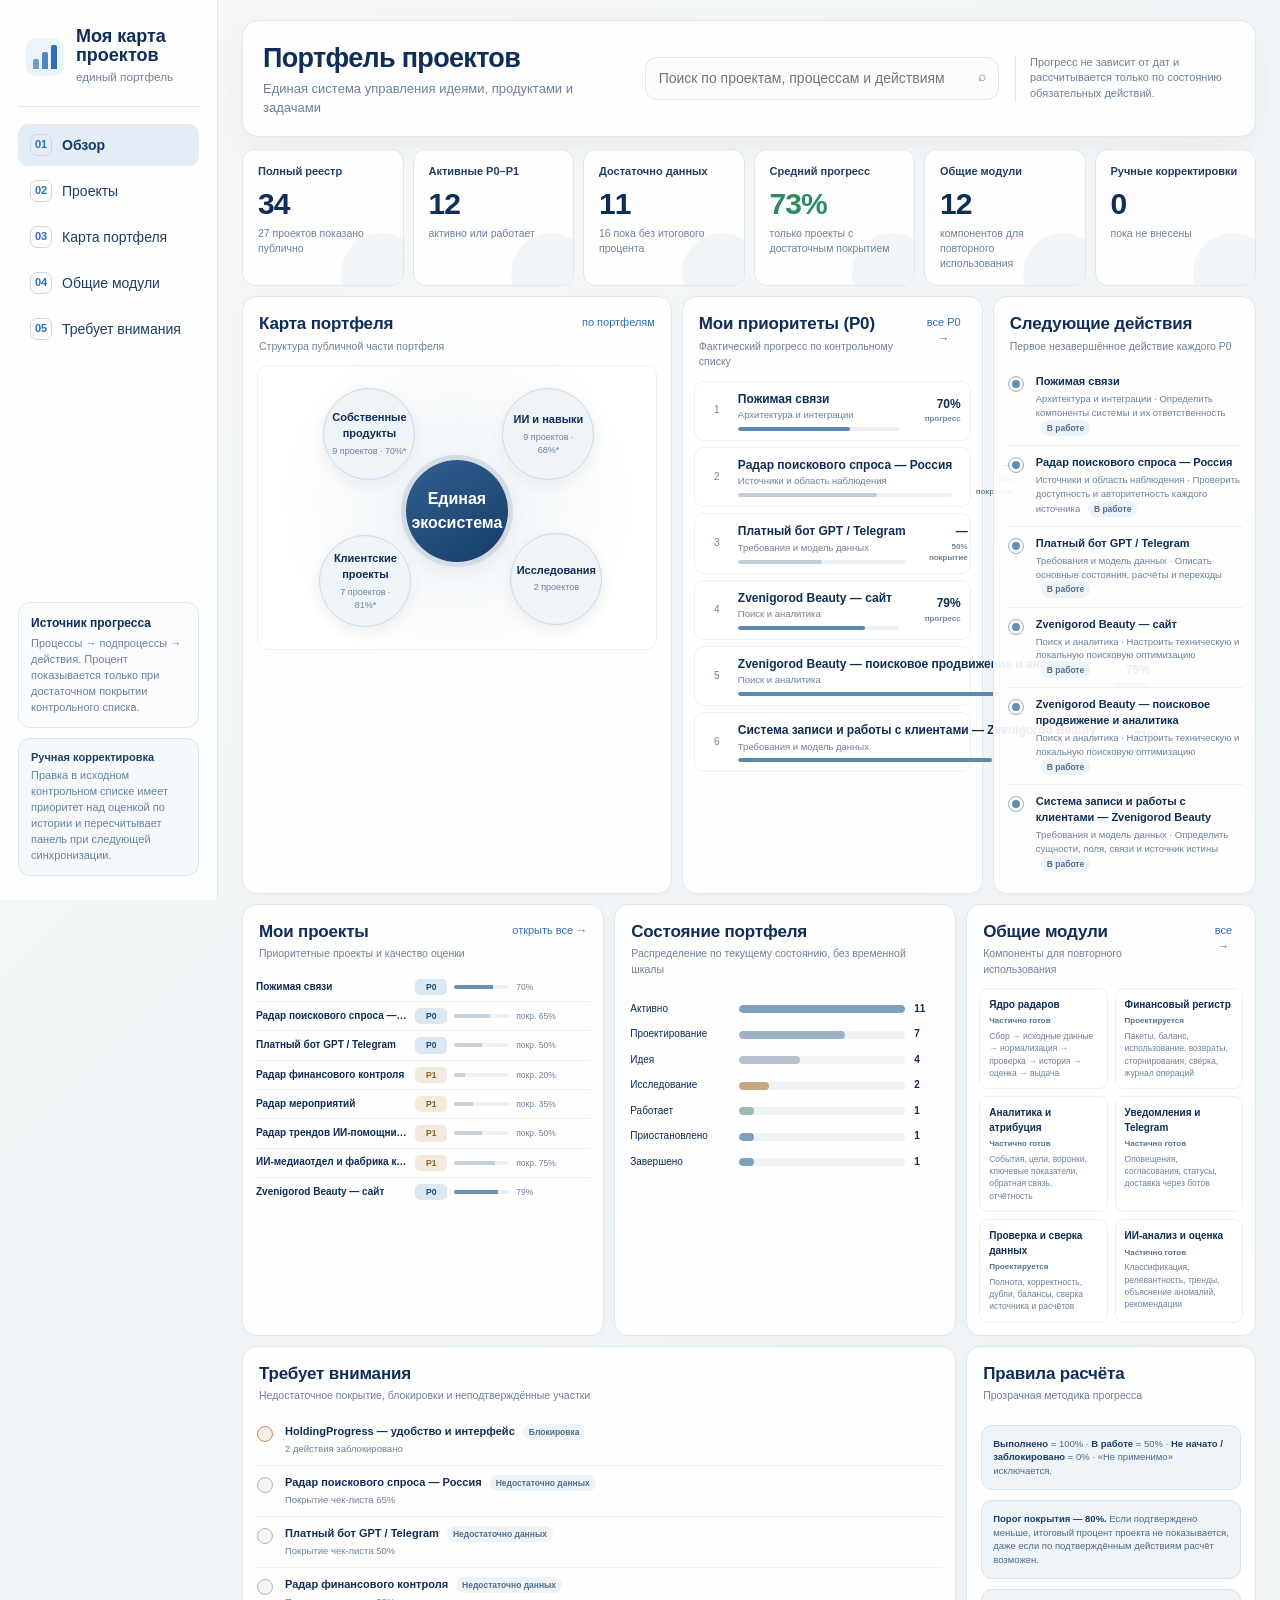
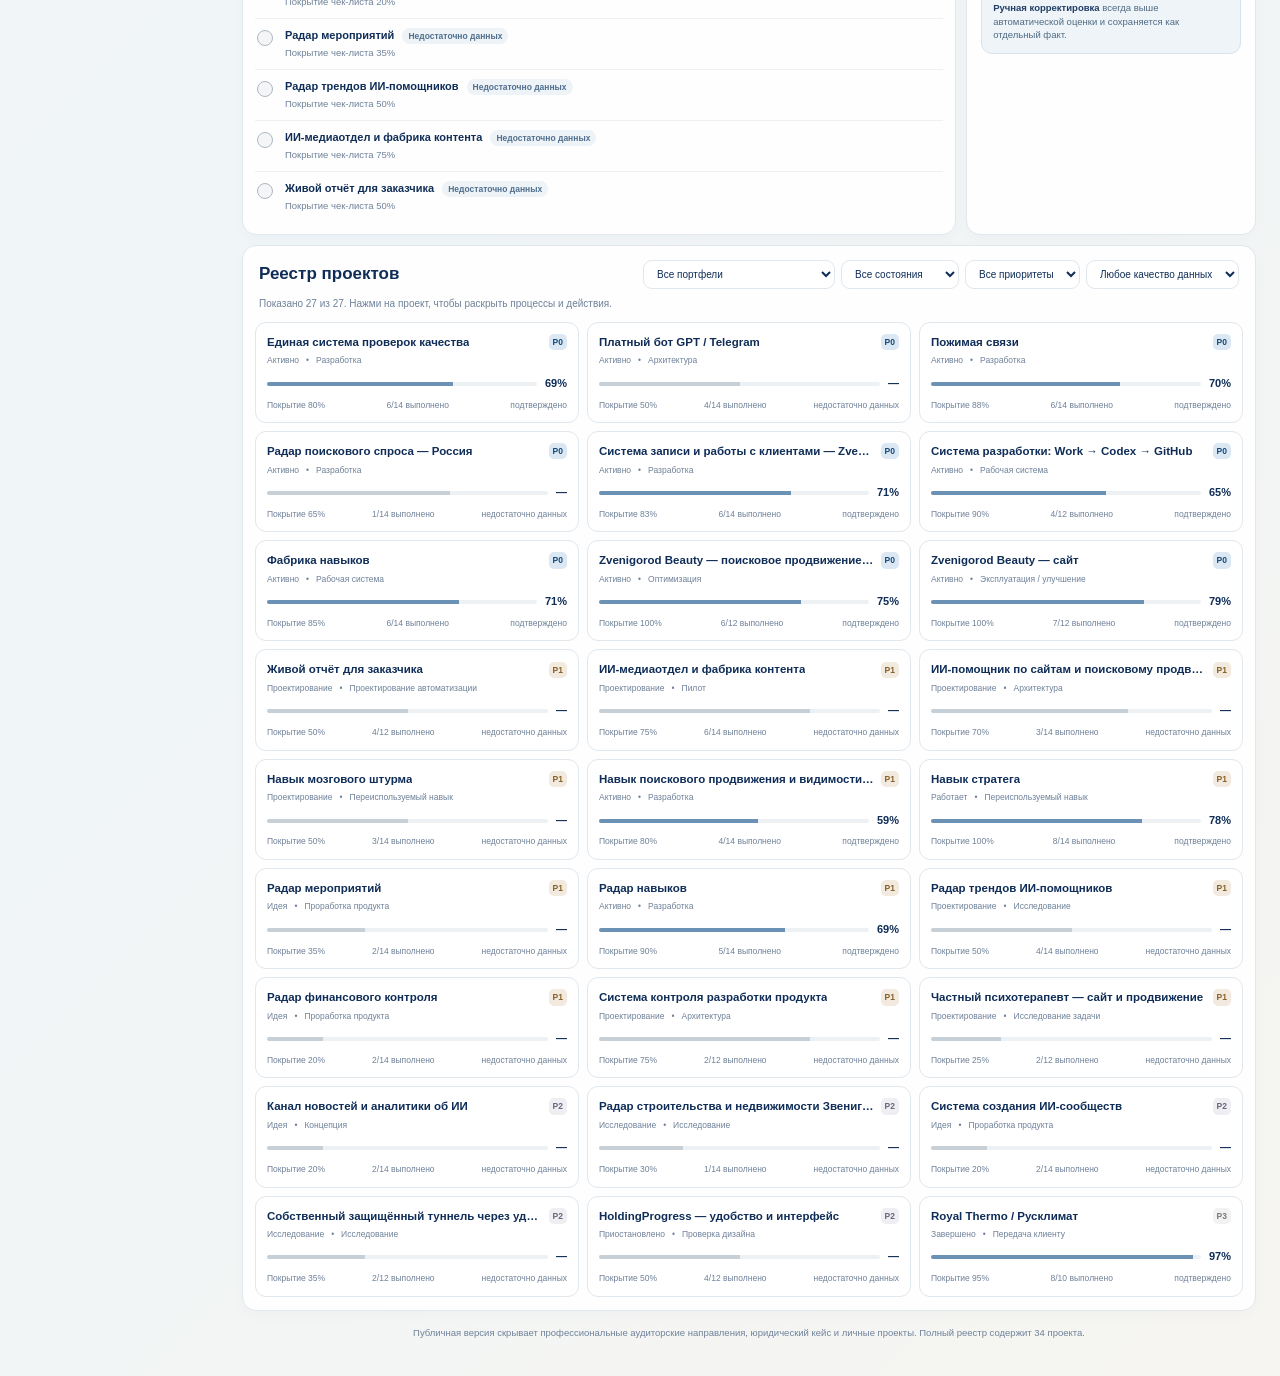
==== commit fbec70fc: "Заменить термин на «контрольный список» в панели" ====
--- a/portfolio/index.html
+++ b/portfolio/index.html
@@ -5,7 +5,7 @@
 <meta name="viewport" content="width=device-width,initial-scale=1">
 <meta name="color-scheme" content="light">
 <title>Карта проектов — портфель</title>
-<meta name="description" content="Живая карта проектов с прогрессом по процессному чек-листу.">
+<meta name="description" content="Живая карта проектов с прогрессом по процессному контрольному списку.">
 <link rel="stylesheet" href="./style.css">
 </head>
 <body>
@@ -20,8 +20,8 @@
     <a href="#attention"><span class="icon">05</span>Требует внимания</a>
   </nav>
   <div class="sidebar-spacer"></div>
-  <div class="source-card"><b>Источник прогресса</b>Процессы → подпроцессы → действия. Процент показывается только при достаточном покрытии чек-листа.</div>
-  <div class="manual"><strong>Ручная корректировка</strong>Правка в исходном чек-листе имеет приоритет над оценкой по истории и пересчитывает панель при следующей синхронизации.</div>
+  <div class="source-card"><b>Источник прогресса</b>Процессы → подпроцессы → действия. Процент показывается только при достаточном покрытии контрольного списка.</div>
+  <div class="manual"><strong>Ручная корректировка</strong>Правка в исходном контрольном списке имеет приоритет над оценкой по истории и пересчитывает панель при следующей синхронизации.</div>
 </aside>
 
 <main class="main" id="overview">
@@ -39,7 +39,7 @@
       <div class="portfolio-map" id="portfolioMap"><div class="map-center">Единая<br>экосистема</div></div>
     </article>
     <article class="card">
-      <div class="card-head"><div><h2>Мои приоритеты (P0)</h2><p>Фактический прогресс по чек-листу</p></div><button class="linkbtn" data-filter-priority="P0">все P0 →</button></div>
+      <div class="card-head"><div><h2>Мои приоритеты (P0)</h2><p>Фактический прогресс по контрольному списку</p></div><button class="linkbtn" data-filter-priority="P0">все P0 →</button></div>
       <div class="priorities" id="priorities"></div>
     </article>
     <article class="card">
